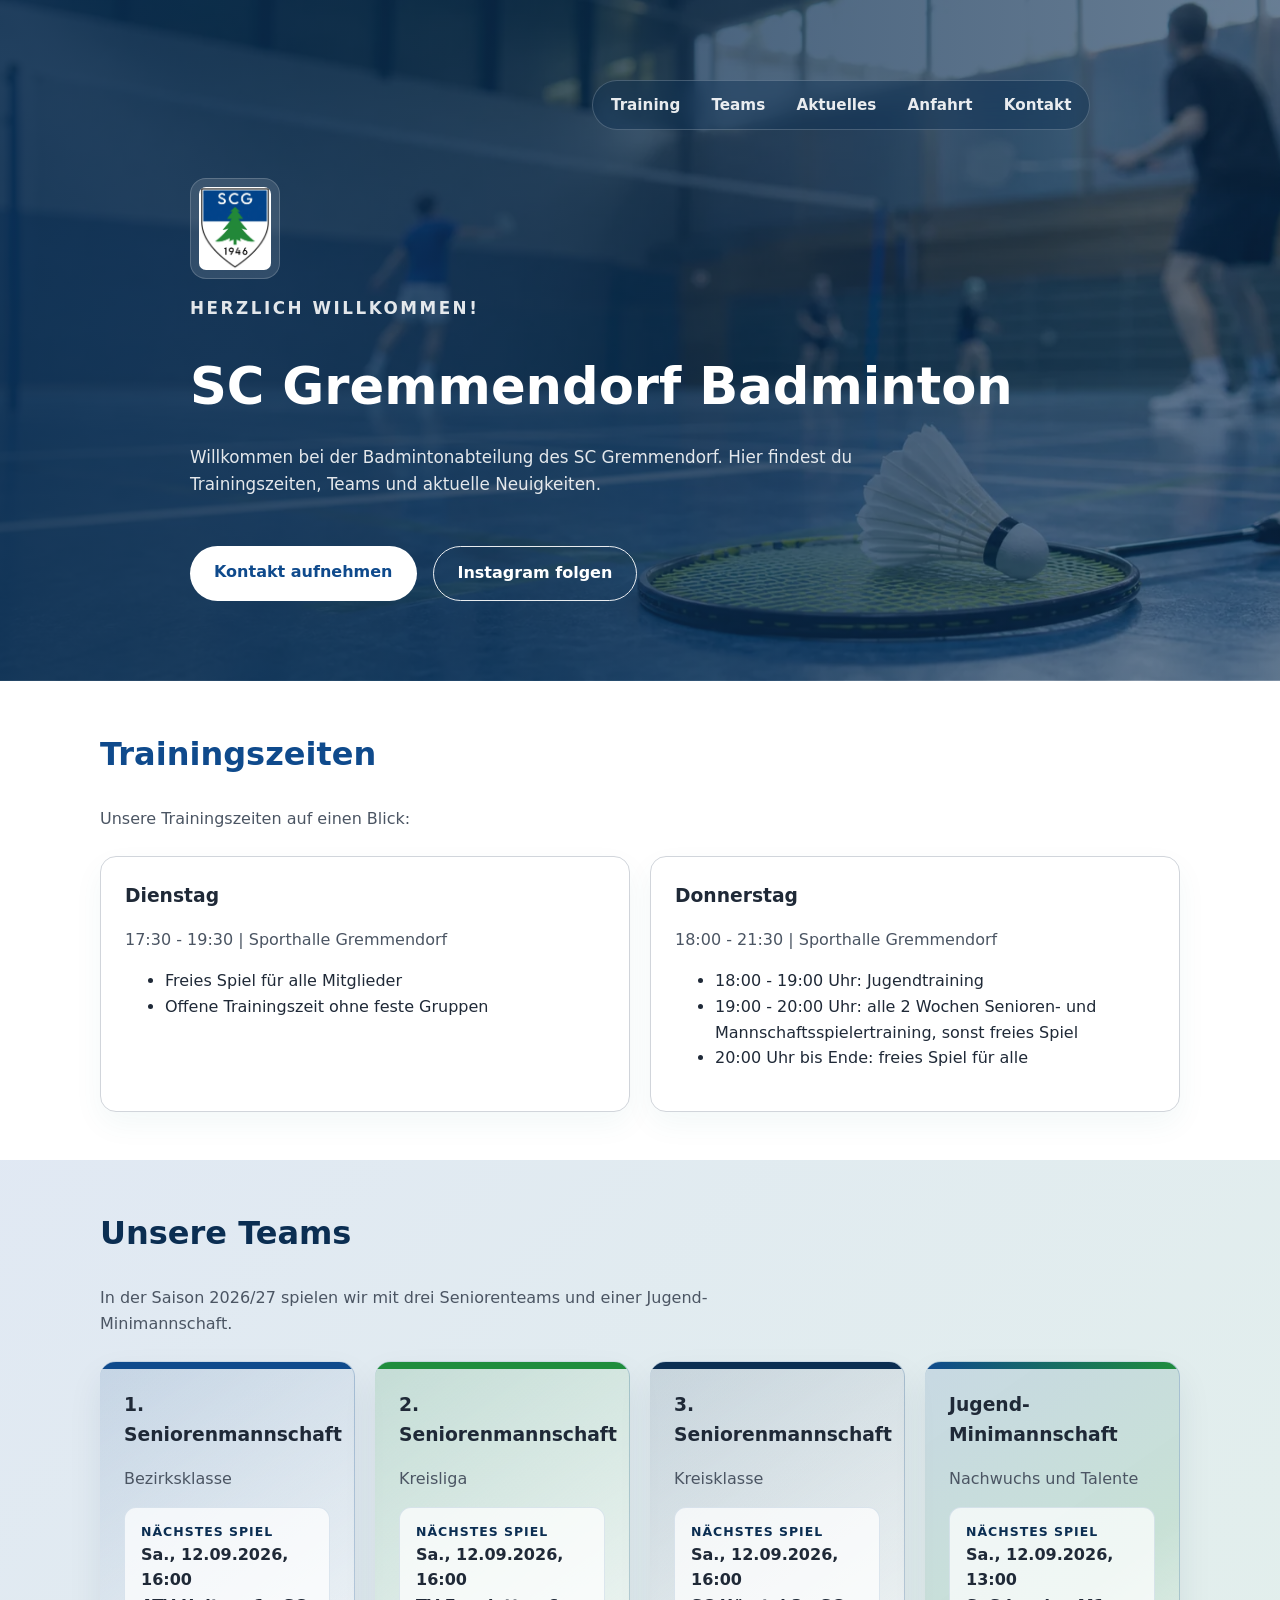
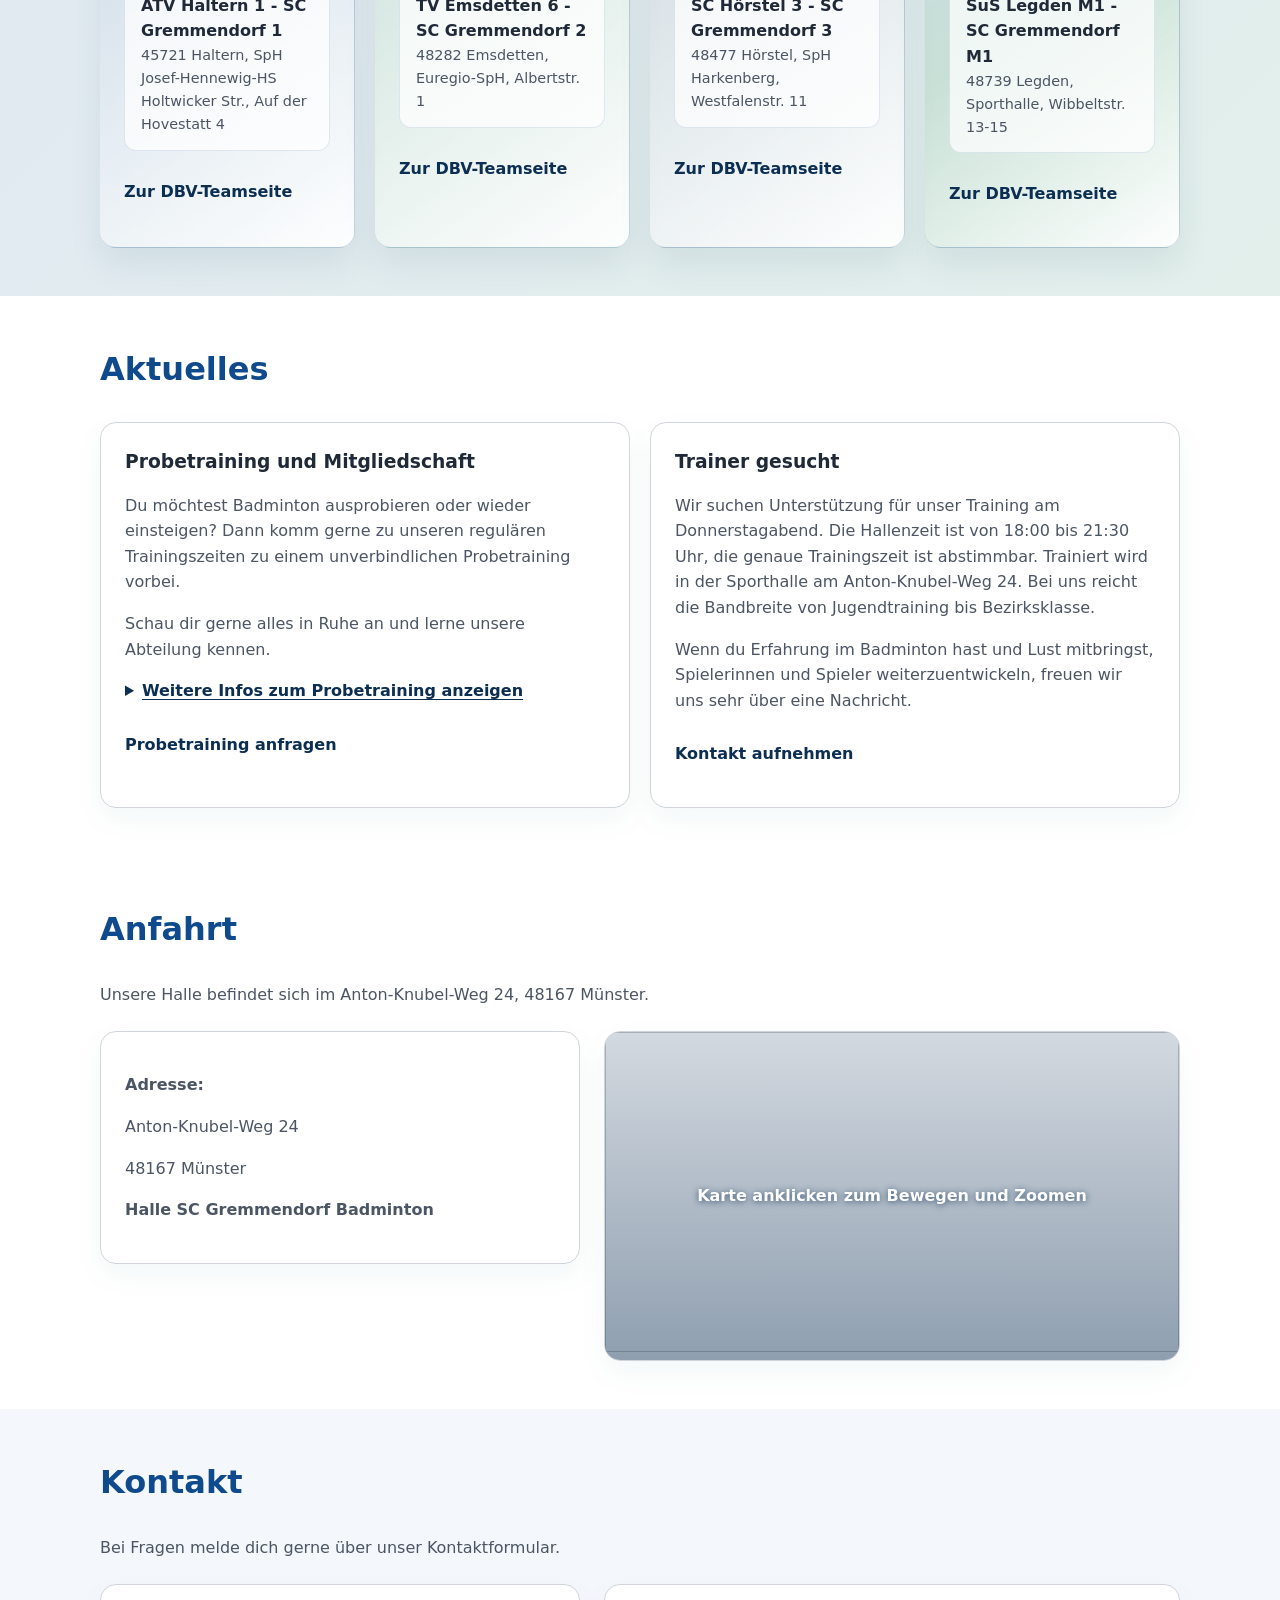
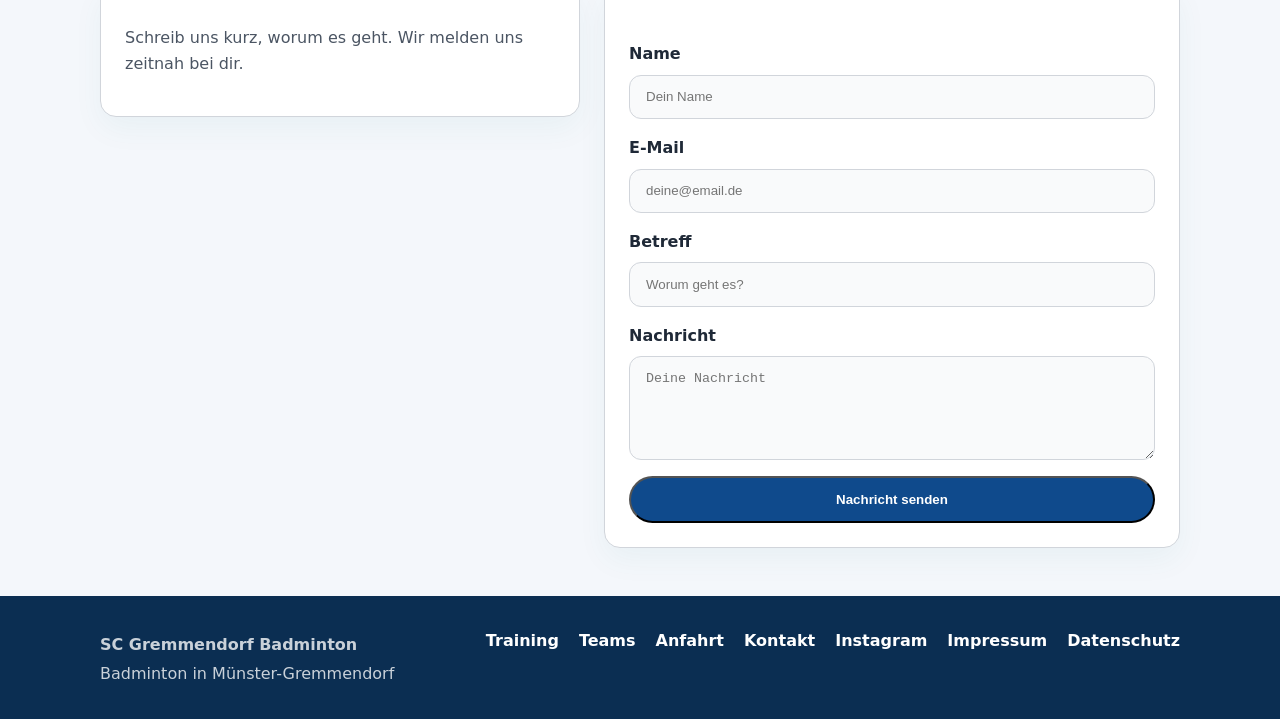
==== index.html @ 33d20c26 "Add mobile-friendly site icons" ====
<!DOCTYPE html>
<html lang="de">
<head>
  <meta charset="UTF-8" />
  <meta name="viewport" content="width=device-width, initial-scale=1.0" />
  <title>SC Gremmendorf Badminton</title>
  <meta name="description" content="Badminton beim SC Gremmendorf in Münster: Trainingszeiten, Teams, nächste Spieltermine, Anfahrt und Kontakt zur Badmintonabteilung." />
  <meta name="theme-color" content="#0f4a8c" />
  <meta property="og:title" content="SC Gremmendorf Badminton" />
  <meta property="og:description" content="Trainingszeiten, Teams, Spieltermine und Kontakt der Badmintonabteilung des SC Gremmendorf." />
  <meta property="og:type" content="website" />
  <meta property="og:image" content="images/hero-badminton.png" />
  <link rel="icon" href="favicon.ico" sizes="any" />
  <link rel="icon" type="image/png" sizes="32x32" href="favicon-32x32.png" />
  <link rel="apple-touch-icon" href="apple-touch-icon.png" />
  <link rel="manifest" href="site.webmanifest" />
  <link rel="stylesheet" href="styles.css" />
</head>
<body>
  <header id="top" class="hero">
    <div class="hero__inner">
      <div class="site-nav">
        <button class="site-nav__toggle" type="button" aria-controls="siteNavigation" aria-expanded="false" aria-label="Navigation öffnen">
          <span></span>
          <span></span>
          <span></span>
        </button>
        <nav id="siteNavigation" class="site-nav__menu" aria-label="Hauptnavigation">
          <a href="#training">Training</a>
          <a href="#teams">Teams</a>
          <a href="#news">Aktuelles</a>
          <a href="#anfahrt">Anfahrt</a>
          <a href="#kontakt">Kontakt</a>
        </nav>
      </div>
      <div class="hero__brand">
        <img src="images/logo.png" alt="SC Gremmendorf Logo" class="hero__logo" />
        <div>
          <p class="hero__eyebrow">Herzlich willkommen!</p>
          <h1>SC Gremmendorf Badminton</h1>
          <p>Willkommen bei der Badmintonabteilung des SC Gremmendorf. Hier findest du Trainingszeiten, Teams und aktuelle Neuigkeiten.</p>
        </div>
      </div>
      <div class="hero__actions">
        <a href="#kontakt" class="button">Kontakt aufnehmen</a>
        <a href="https://instagram.com/scgremmendorfbadminton" target="_blank" rel="noopener noreferrer" class="button button--secondary">Instagram folgen</a>
      </div>
    </div>
  </header>

  <main>
    <section id="training" class="section section--light">
      <div class="container">
        <h2>Trainingszeiten</h2>
        <p>Unsere Trainingszeiten auf einen Blick:</p>
        <div class="cards">
          <article class="card">
            <h3>Dienstag</h3>
            <p>17:30 - 19:30 | Sporthalle Gremmendorf</p>
            <ul>
              <li>Freies Spiel für alle Mitglieder</li>
              <li>Offene Trainingszeit ohne feste Gruppen</li>
            </ul>
          </article>
          <article class="card">
            <h3>Donnerstag</h3>
            <p>18:00 - 21:30 | Sporthalle Gremmendorf</p>
            <ul>
              <li>18:00 - 19:00 Uhr: Jugendtraining</li>
              <li>19:00 - 20:00 Uhr: alle 2 Wochen Senioren- und Mannschaftsspielertraining, sonst freies Spiel</li>
              <li>20:00 Uhr bis Ende: freies Spiel für alle</li>
            </ul>
          </article>
        </div>
      </div>
    </section>

    <section id="teams" class="section section--teams">
      <div class="container">
        <h2>Unsere Teams</h2>
        <p>In der Saison 2026/27 spielen wir mit drei Seniorenteams und einer Jugend-Minimannschaft.</p>
        <div class="team-list">
          <article class="team-card team-card--bezirksklasse" data-team-id="710">
            <h3>1. Seniorenmannschaft</h3>
            <p>Bezirksklasse</p>
            <div class="team-fixture" data-fixture-status="loading">
              <p class="team-fixture__label">Nächstes Spiel</p>
              <p class="team-fixture__text">Wird geladen...</p>
            </div>
            <p><a class="team-card__link" href="https://dbv.turnier.de/sport/team.aspx?id=D6F7A756-39F3-4CB4-8F27-0E30E0421F4A&team=710" target="_blank" rel="noopener">Zur DBV-Teamseite</a></p>
          </article>
          <article class="team-card team-card--kreisliga" data-team-id="758">
            <h3>2. Seniorenmannschaft</h3>
            <p>Kreisliga</p>
            <div class="team-fixture" data-fixture-status="loading">
              <p class="team-fixture__label">Nächstes Spiel</p>
              <p class="team-fixture__text">Wird geladen...</p>
            </div>
            <p><a class="team-card__link" href="https://dbv.turnier.de/sport/team.aspx?id=D6F7A756-39F3-4CB4-8F27-0E30E0421F4A&team=758" target="_blank" rel="noopener">Zur DBV-Teamseite</a></p>
          </article>
          <article class="team-card team-card--kreisklasse" data-team-id="811">
            <h3>3. Seniorenmannschaft</h3>
            <p>Kreisklasse</p>
            <div class="team-fixture" data-fixture-status="loading">
              <p class="team-fixture__label">Nächstes Spiel</p>
              <p class="team-fixture__text">Wird geladen...</p>
            </div>
            <p><a class="team-card__link" href="https://dbv.turnier.de/sport/team.aspx?id=D6F7A756-39F3-4CB4-8F27-0E30E0421F4A&team=811" target="_blank" rel="noopener">Zur DBV-Teamseite</a></p>
          </article>
          <article class="team-card team-card--jugend" data-team-id="861">
            <h3>Jugend-Minimannschaft</h3>
            <p>Nachwuchs und Talente</p>
            <div class="team-fixture" data-fixture-status="loading">
              <p class="team-fixture__label">Nächstes Spiel</p>
              <p class="team-fixture__text">Wird geladen...</p>
            </div>
            <p><a class="team-card__link" href="https://dbv.turnier.de/sport/team.aspx?id=D6F7A756-39F3-4CB4-8F27-0E30E0421F4A&team=861" target="_blank" rel="noopener">Zur DBV-Teamseite</a></p>
          </article>
        </div>
      </div>
    </section>

    <section id="news" class="section section--light">
      <div class="container">
        <h2>Aktuelles</h2>
        <div class="news-grid">
          <article class="news-item">
            <h3>Probetraining und Mitgliedschaft</h3>
            <p>Du möchtest Badminton ausprobieren oder wieder einsteigen? Dann komm gerne zu unseren regulären Trainingszeiten zu einem unverbindlichen Probetraining vorbei.</p>
            <p>Schau dir gerne alles in Ruhe an und lerne unsere Abteilung kennen.</p>
            <details class="news-details">
              <summary>Weitere Infos zum Probetraining anzeigen</summary>
              <p>Anfänger, Wiedereinsteiger und erfahrene Spieler sind bei uns herzlich willkommen. Bitte bring Hallenschuhe, Sportkleidung und einen eigenen Badmintonschläger mit, da wir keine Schläger verleihen können.</p>
              <p>Wenn du dich vorher kurz meldest, können wir besser mit dir planen. Spontan vorbeikommen ist aber natürlich ebenfalls möglich.</p>
            </details>
            <p><a class="team-card__link" href="#kontakt">Probetraining anfragen</a></p>
          </article>
          <article class="news-item">
            <h3>Trainer gesucht</h3>
            <p>Wir suchen Unterstützung für unser Training am Donnerstagabend. Die Hallenzeit ist von 18:00 bis 21:30 Uhr, die genaue Trainingszeit ist abstimmbar. Trainiert wird in der Sporthalle am Anton-Knubel-Weg 24. Bei uns reicht die Bandbreite von Jugendtraining bis Bezirksklasse.</p>
            <p>Wenn du Erfahrung im Badminton hast und Lust mitbringst, Spielerinnen und Spieler weiterzuentwickeln, freuen wir uns sehr über eine Nachricht.</p>
            <p><a class="team-card__link" href="#kontakt">Kontakt aufnehmen</a></p>
          </article>
        </div>
      </div>
    </section>

    <section id="anfahrt" class="section section--light">
      <div class="container">
        <h2>Anfahrt</h2>
        <p>Unsere Halle befindet sich im Anton-Knubel-Weg 24, 48167 Münster.</p>
        <div class="anfahrt-grid">
          <div class="anfahrt-info card">
            <p><strong>Adresse:</strong></p>
            <p>Anton-Knubel-Weg 24</p>
            <p>48167 Münster</p>
            <p><strong>Halle SC Gremmendorf Badminton</strong></p>
          </div>
          <div class="map-frame">
            <iframe title="SC Gremmendorf Badminton Anfahrt" src="https://www.openstreetmap.org/export/embed.html?bbox=7.6687578%2C51.9303062%2C7.6695254%2C51.9308402&amp;layer=mapnik&amp;marker=51.930576%2C7.6691753" style="border:1px solid #ccc;" loading="lazy"></iframe>
            <button class="map-frame__overlay" type="button" aria-label="Karte aktivieren">
              <span>Karte anklicken zum Bewegen und Zoomen</span>
            </button>
          </div>
        </div>
      </div>
    </section>

    <section id="kontakt" class="section">
      <div class="container">
        <h2>Kontakt</h2>
        <p>Bei Fragen melde dich gerne über unser Kontaktformular.</p>
        <div class="contact-grid">
          <div class="contact-box">
            <p>Schreib uns kurz, worum es geht. Wir melden uns zeitnah bei dir.</p>
          </div>
          <form id="contactForm" class="contact-form" action="contact.php" method="POST">
            <div id="formStatus" class="form-status" aria-live="polite"></div>
            <input id="formStartedAt" name="form_started_at" type="hidden" value="" />
            <div class="form-group form-group--hidden" aria-hidden="true">
              <label for="website">Website</label>
              <input id="website" name="website" type="text" class="form-control" tabindex="-1" autocomplete="off" />
            </div>
            <div class="form-group">
              <label for="name">Name</label>
              <input id="name" name="name" type="text" class="form-control" placeholder="Dein Name" required />
            </div>
            <div class="form-group">
              <label for="email">E-Mail</label>
              <input id="email" name="email" type="email" class="form-control" placeholder="deine@email.de" required />
            </div>
            <div class="form-group">
              <label for="subject">Betreff</label>
              <input id="subject" name="subject" type="text" class="form-control" placeholder="Worum geht es?" required />
            </div>
            <div class="form-group">
              <label for="message">Nachricht</label>
              <textarea id="message" name="message" class="form-control" rows="5" placeholder="Deine Nachricht" required></textarea>
            </div>
            <button type="submit" class="button button--primary">Nachricht senden</button>
          </form>
        </div>
      </div>
    </section>

  </main>

  <footer class="footer">
    <div class="container footer__inner">
      <div>
        <p class="footer__brand">SC Gremmendorf Badminton</p>
        <p>Badminton in Münster-Gremmendorf</p>
      </div>
      <nav class="footer__nav" aria-label="Footer Navigation">
        <a href="#training">Training</a>
        <a href="#teams">Teams</a>
        <a href="#anfahrt">Anfahrt</a>
        <a href="#kontakt">Kontakt</a>
        <a href="https://instagram.com/scgremmendorfbadminton" target="_blank" rel="noopener noreferrer">Instagram</a>
        <a href="impressum.html">Impressum</a>
        <a href="datenschutz.html">Datenschutz</a>
      </nav>
    </div>
  </footer>

  <script src="script.js"></script>
</body>
</html>
---- styles.css ----
:root {
  --bg: #f4f7fb;
  --surface: #ffffff;
  --text: #1f2937;
  --muted: #4b5563;
  --accent: #0f4a8c;
  --accent-strong: #0f4a8c;
  --border: #d1d5db;
  --club-blue: #0f4a8c;
  --club-green: #1f8d3d;
  --club-dark: #0b2e52;
  --club-sand: #fff8ed;
}

* {
  box-sizing: border-box;
}

body {
  margin: 0;
  font-family: Inter, system-ui, sans-serif;
  background: var(--bg);
  color: var(--text);
  line-height: 1.6;
}

a {
  color: inherit;
  text-decoration: none;
}

.hero {
  position: relative;
  overflow: hidden;
  background:
    linear-gradient(90deg, rgba(11, 46, 82, 0.88), rgba(11, 46, 82, 0.62)),
    url("images/hero-badminton.png") center / cover;
  color: white;
  padding: 5rem 1rem;
}

@supports (background-image: image-set(url("images/hero-badminton.webp") type("image/webp"))) {
  .hero {
    background-image:
      linear-gradient(90deg, rgba(11, 46, 82, 0.88), rgba(11, 46, 82, 0.62)),
      image-set(
        url("images/hero-badminton.webp") type("image/webp"),
        url("images/hero-badminton.png") type("image/png")
      );
    background-position: center;
    background-size: cover;
  }
}

.hero__inner {
  max-width: 900px;
  margin: 0 auto;
}

.site-nav {
  position: relative;
  display: flex;
  align-items: center;
  justify-content: flex-end;
  gap: 1rem;
  margin-bottom: 3rem;
}

.site-nav__menu {
  display: flex;
  align-items: center;
  gap: 0.25rem;
  padding: 0.25rem;
  border: 1px solid rgba(255, 255, 255, 0.20);
  border-radius: 999px;
  background: rgba(11, 46, 82, 0.42);
  backdrop-filter: blur(12px);
}

.site-nav__menu a {
  display: inline-flex;
  align-items: center;
  min-height: 2.5rem;
  padding: 0.45rem 0.85rem;
  border-radius: 999px;
  color: rgba(255, 255, 255, 0.90);
  font-size: 0.95rem;
  font-weight: 700;
}

.site-nav__menu a:hover,
.site-nav__menu a:focus-visible {
  background: rgba(255, 255, 255, 0.14);
  color: white;
}

.site-nav__toggle {
  display: none;
  width: 2.75rem;
  height: 2.75rem;
  border: 1px solid rgba(255, 255, 255, 0.45);
  border-radius: 999px;
  background: rgba(11, 46, 82, 0.42);
  color: white;
  cursor: pointer;
}

.site-nav__toggle span {
  display: block;
  width: 1.1rem;
  height: 2px;
  margin: 0.25rem auto;
  border-radius: 999px;
  background: currentColor;
}

.hero__brand {
  display: flex;
  align-items: center;
  gap: 1rem;
  justify-content: flex-start;
  flex-wrap: wrap;
}

.hero__logo {
  width: 90px;
  height: auto;
  border-radius: 1rem;
  background: rgba(255,255,255,0.12);
  padding: 0.5rem;
  border: 1px solid rgba(255,255,255,0.18);
}

.hero__eyebrow {
  margin: 0 0 0.75rem;
  font-weight: 700;
  text-transform: uppercase;
  letter-spacing: 0.15em;
  color: rgba(255,255,255,0.85);
}

.hero h1 {
  margin: 0 0 1rem;
  font-size: clamp(2.5rem, 4vw, 4rem);
}

.hero p {
  max-width: 720px;
  margin: 0 0 1.5rem;
  font-size: 1.05rem;
  color: rgba(255, 255, 255, 0.88);
}

.hero__actions {
  display: flex;
  justify-content: flex-start;
  gap: 1rem;
  flex-wrap: wrap;
  margin-top: 1.5rem;
}

.button {
  display: inline-block;
  background: white;
  color: var(--accent-strong);
  padding: 0.85rem 1.5rem;
  border-radius: 999px;
  font-weight: 700;
  transition: transform 0.2s ease, box-shadow 0.2s ease;
}

.button:hover {
  transform: translateY(-2px);
  box-shadow: 0 12px 30px rgba(15, 118, 110, 0.2);
}

.button:focus-visible,
.team-card__link:focus-visible {
  outline: 3px solid rgba(15, 74, 140, 0.35);
  outline-offset: 3px;
}

.button--secondary {
  background: transparent;
  color: white;
  border: 1px solid rgba(255, 255, 255, 0.9);
}

.button--secondary:hover {
  transform: none;
  box-shadow: none;
  background: rgba(255, 255, 255, 0.12);
}

.button--secondary:focus-visible {
  outline-color: rgba(255, 255, 255, 0.75);
}

.section {
  padding: 3rem 1rem;
}

.section--light {
  background: #ffffff;
}

.section--teams {
  background:
    linear-gradient(135deg, rgba(15, 74, 140, 0.10), rgba(31, 141, 61, 0.10)),
    #f8fbff;
}

.section--teams h2 {
  color: var(--club-dark);
}

.section--teams > .container > p {
  max-width: 680px;
}

.container {
  max-width: 1080px;
  margin: 0 auto;
}

h2 {
  margin-top: 0;
  font-size: 2rem;
  color: var(--accent-strong);
}

p {
  color: var(--muted);
}

.cards,
.news-grid,
.team-list {
  display: grid;
  gap: 1.25rem;
  margin-top: 1.5rem;
}

.card,
.team-card,
.news-item,
.contact-box {
  background: var(--surface);
  border: 1px solid var(--border);
  border-radius: 1rem;
  padding: 1.5rem;
  box-shadow: 0 12px 30px rgba(15, 118, 110, 0.05);
}

.card h3,
.team-card h3,
.news-item h3 {
  margin-top: 0;
  margin-bottom: 0.75rem;
  color: var(--text);
}

.news-details {
  margin-top: 1rem;
}

.news-details summary {
  cursor: pointer;
  color: var(--club-dark);
  font-weight: 700;
  text-decoration: underline;
  text-underline-offset: 0.2em;
}

.news-details summary:focus-visible {
  outline: 3px solid rgba(15, 74, 140, 0.35);
  outline-offset: 3px;
}

.news-details p:last-child {
  margin-bottom: 0;
}

.team-list {
  grid-template-columns: repeat(auto-fit, minmax(220px, 1fr));
}

.team-card {
  position: relative;
  overflow: hidden;
  border-color: rgba(15, 74, 140, 0.18);
  border-left-width: 0;
  padding-top: 1.75rem;
  box-shadow: 0 16px 34px rgba(11, 46, 82, 0.08);
}

.team-card::before {
  content: "";
  position: absolute;
  inset: 0 0 auto;
  height: 0.45rem;
  background: linear-gradient(90deg, var(--club-blue), var(--club-green));
  pointer-events: none;
}

.team-card h3 {
  position: relative;
  z-index: 1;
}

.team-card p {
  position: relative;
  z-index: 1;
}

.team-card__link {
  display: inline-block;
  margin-top: 0.75rem;
  color: var(--club-dark);
  font-weight: 600;
  text-decoration: none;
  transition: color 0.2s ease;
}

.team-card__link:hover,
.team-card__link:focus {
  color: var(--club-dark);
  text-decoration: underline;
}

.team-fixture {
  position: relative;
  z-index: 1;
  margin-top: 1rem;
  padding: 0.85rem 1rem;
  border: 1px solid rgba(15, 74, 140, 0.12);
  border-radius: 0.75rem;
  background: rgba(255, 255, 255, 0.72);
}

.team-fixture p {
  margin: 0;
}

.team-fixture__label {
  color: var(--club-dark);
  font-size: 0.78rem;
  font-weight: 800;
  letter-spacing: 0.08em;
  text-transform: uppercase;
}

.team-fixture__date {
  margin-top: 0.25rem;
  color: var(--text);
  font-weight: 800;
}

.team-fixture__text {
  margin-top: 0.25rem;
  color: var(--text);
  font-weight: 600;
}

.team-fixture__location {
  margin-top: 0.35rem;
  color: var(--muted);
  font-size: 0.9rem;
}

.team-fixture[data-fixture-status="loading"] .team-fixture__text,
.team-fixture[data-fixture-status="empty"] .team-fixture__text,
.team-fixture[data-fixture-status="error"] .team-fixture__text {
  color: var(--muted);
  font-weight: 500;
}

.team-card--bezirksklasse {
  background: linear-gradient(145deg, rgba(15, 74, 140, 0.13), rgba(255, 255, 255, 0.92));
}

.team-card--bezirksklasse::before {
  background: var(--club-blue);
}

.team-card--kreisliga {
  background: linear-gradient(145deg, rgba(31, 141, 61, 0.15), rgba(255, 255, 255, 0.92));
}

.team-card--kreisliga::before {
  background: var(--club-green);
}

.team-card--kreisklasse {
  background: linear-gradient(145deg, rgba(11, 46, 82, 0.12), rgba(255, 255, 255, 0.92));
}

.team-card--kreisklasse::before {
  background: var(--club-dark);
}

.team-card--jugend {
  background: linear-gradient(145deg, rgba(15, 74, 140, 0.12), rgba(31, 141, 61, 0.13), rgba(255, 255, 255, 0.92));
}

.team-card--jugend::before {
  background: linear-gradient(90deg, var(--club-blue), var(--club-green));
}

.cards,
.news-grid {
  grid-template-columns: repeat(auto-fit, minmax(250px, 1fr));
}

.anfahrt-grid,
.contact-grid {
  display: grid;
  gap: 1.5rem;
  grid-template-columns: minmax(250px, 1fr) minmax(320px, 1.2fr);
  align-items: start;
  margin-top: 1.5rem;
}

.map-frame {
  position: relative;
  min-height: 320px;
  border: 1px solid var(--border);
  border-radius: 1rem;
  overflow: hidden;
  box-shadow: 0 12px 30px rgba(15, 118, 110, 0.05);
}

.map-frame iframe {
  width: 100%;
  height: 100%;
  min-height: 320px;
  border: 0;
  pointer-events: none;
}

.map-frame.is-active iframe {
  pointer-events: auto;
}

.map-frame__overlay {
  position: absolute;
  inset: 0;
  display: grid;
  place-items: center;
  width: 100%;
  border: 0;
  background: rgba(11, 46, 82, 0.18);
  color: white;
  cursor: pointer;
  font: inherit;
  font-weight: 700;
  text-align: center;
  transition: background 0.2s ease, opacity 0.2s ease;
}

.map-frame__overlay::before {
  content: "";
  position: absolute;
  inset: 0;
  background: linear-gradient(180deg, transparent, rgba(11, 46, 82, 0.34));
}

.map-frame__overlay span {
  position: relative;
  z-index: 1;
  text-shadow: 0 1px 6px rgba(11, 46, 82, 0.75);
}

.map-frame__overlay:hover,
.map-frame__overlay:focus-visible {
  background: rgba(11, 46, 82, 0.28);
}

.map-frame__overlay:focus-visible {
  outline: 3px solid rgba(15, 74, 140, 0.45);
  outline-offset: -6px;
}

.map-frame.is-active .map-frame__overlay {
  opacity: 0;
  pointer-events: none;
}

.contact-box {
  background: var(--surface);
  border: 1px solid var(--border);
  border-radius: 1rem;
  padding: 1.5rem;
  box-shadow: 0 12px 30px rgba(15, 118, 110, 0.05);
}

.contact-note {
  margin-top: 1rem;
  color: var(--muted);
  font-size: 0.95rem;
}

.form-status {
  padding: 1rem 1rem 0;
  color: var(--text);
  font-weight: 600;
}

.form-status.success {
  color: #0f766e;
}

.form-status.error {
  color: #b91c1c;
}

.contact-form {
  display: grid;
  gap: 1rem;
  background: var(--surface);
  border: 1px solid var(--border);
  border-radius: 1rem;
  padding: 1.5rem;
  box-shadow: 0 12px 30px rgba(15, 118, 110, 0.05);
}

.form-group {
  display: grid;
  gap: 0.5rem;
}

.form-group--hidden {
  position: absolute;
  left: -9999px;
  width: 1px;
  height: 1px;
  overflow: hidden;
}

.form-group label {
  font-weight: 600;
  color: var(--text);
}

.form-control {
  width: 100%;
  padding: 0.85rem 1rem;
  border: 1px solid var(--border);
  border-radius: 0.75rem;
  background: #f9fafb;
  color: var(--text);
}

.form-control:focus {
  outline: none;
  border-color: var(--accent);
  box-shadow: 0 0 0 4px rgba(15, 118, 110, 0.08);
}

.button--primary {
  background: var(--accent);
  color: white;
}

.subpage-header {
  padding: 3rem 1rem;
  background: linear-gradient(135deg, var(--club-blue), var(--club-dark));
  color: white;
}

.subpage-header h1 {
  margin: 0 0 0.75rem;
  font-size: clamp(2rem, 4vw, 3rem);
}

.subpage-header p {
  margin: 0;
  color: rgba(255, 255, 255, 0.86);
}

.subpage-header__top {
  display: flex;
  align-items: center;
  gap: 1rem;
  margin-bottom: 1.25rem;
}

.subpage-header__logo {
  width: 56px;
  height: auto;
  border-radius: 0.75rem;
  background: rgba(255, 255, 255, 0.12);
  padding: 0.35rem;
  border: 1px solid rgba(255, 255, 255, 0.18);
}

.subpage-header__back {
  display: inline-block;
  color: white;
  font-weight: 700;
  text-decoration: underline;
  text-underline-offset: 0.2em;
}

.legal-content {
  max-width: 760px;
}

.legal-content h2 {
  margin: 2rem 0 0.5rem;
  font-size: 1.35rem;
  color: var(--club-dark);
}

.legal-content h2:first-of-type {
  margin-top: 0;
}

.legal-content a {
  color: var(--club-blue);
  font-weight: 700;
  text-decoration: underline;
  text-underline-offset: 0.2em;
}

.legal-note {
  padding: 0.85rem 1rem;
  border-left: 0.35rem solid var(--club-green);
  background: rgba(31, 141, 61, 0.10);
  color: var(--text);
}

.footer {
  padding: 2rem 1rem;
  background: var(--club-dark);
  color: white;
}

.footer__inner {
  display: flex;
  justify-content: space-between;
  gap: 1.5rem;
  align-items: flex-start;
  flex-wrap: wrap;
}

.footer p {
  margin: 0.25rem 0 0;
  color: rgba(255, 255, 255, 0.78);
}

.footer__brand {
  margin-top: 0;
  color: white;
  font-weight: 800;
}

.footer__nav {
  display: flex;
  gap: 0.75rem 1.25rem;
  justify-content: flex-end;
  flex-wrap: wrap;
}

.footer a {
  color: white;
  font-weight: 700;
  text-decoration: none;
  text-underline-offset: 0.2em;
}

.footer a:hover,
.footer a:focus-visible {
  text-decoration: underline;
}

.not-found {
  min-height: 100vh;
  display: grid;
  place-items: center;
  padding: 2rem 1rem;
  background:
    linear-gradient(90deg, rgba(11, 46, 82, 0.90), rgba(11, 46, 82, 0.68)),
    url("images/hero-badminton.png") center / cover;
  color: white;
}

@supports (background-image: image-set(url("images/hero-badminton.webp") type("image/webp"))) {
  .not-found {
    background-image:
      linear-gradient(90deg, rgba(11, 46, 82, 0.90), rgba(11, 46, 82, 0.68)),
      image-set(
        url("images/hero-badminton.webp") type("image/webp"),
        url("images/hero-badminton.png") type("image/png")
      );
  }
}

.not-found__panel {
  width: min(100%, 720px);
}

.not-found__logo {
  width: 90px;
  height: auto;
  margin-bottom: 1.25rem;
  border-radius: 1rem;
  background: rgba(255, 255, 255, 0.12);
  padding: 0.5rem;
  border: 1px solid rgba(255, 255, 255, 0.18);
}

.not-found h1 {
  max-width: 680px;
  margin: 0 0 1rem;
  font-size: clamp(2.25rem, 4vw, 4rem);
  line-height: 1.1;
}

.not-found p {
  max-width: 620px;
  color: rgba(255, 255, 255, 0.88);
  font-size: 1.05rem;
}

.not-found__actions {
  display: flex;
  gap: 1rem;
  flex-wrap: wrap;
  margin-top: 1.75rem;
}

@media (max-width: 640px) {
  .hero {
    padding: 3rem 1rem;
  }

  .site-nav {
    align-items: flex-start;
    margin-bottom: 2.5rem;
  }

  .site-nav__toggle {
    display: block;
    flex: 0 0 auto;
  }

  .site-nav__menu {
    position: absolute;
    top: calc(100% + 0.75rem);
    right: 0;
    left: 0;
    z-index: 5;
    display: none;
    padding: 0.5rem;
    border-radius: 0.75rem;
    background: rgba(11, 46, 82, 0.94);
  }

  .site-nav.is-open .site-nav__menu {
    display: grid;
    gap: 0.25rem;
  }

  .site-nav__menu a {
    justify-content: flex-start;
    width: 100%;
    border-radius: 0.5rem;
  }

  .hero p {
    font-size: 1rem;
  }

  .anfahrt-grid,
  .contact-grid {
    grid-template-columns: 1fr;
  }

  .map-frame,
  .map-frame iframe {
    min-height: 260px;
  }

  .footer__nav {
    justify-content: flex-start;
  }
}
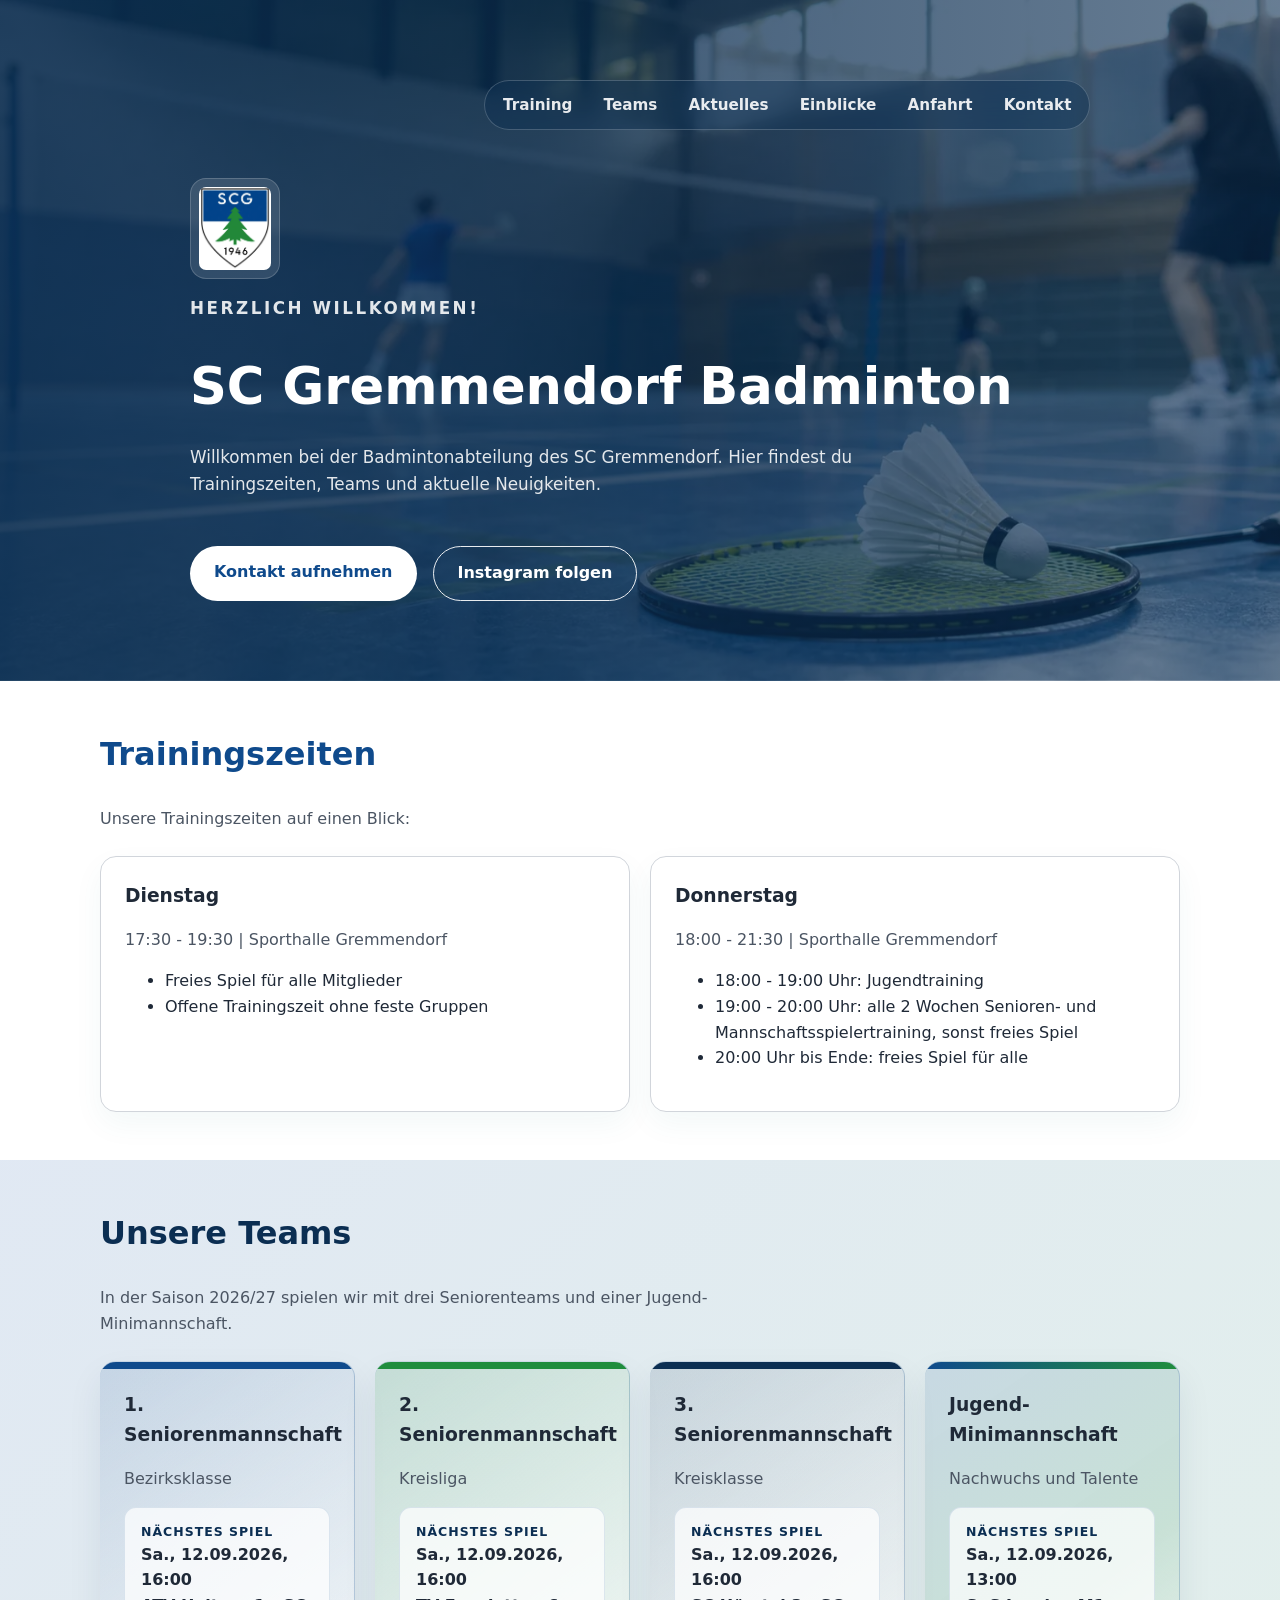
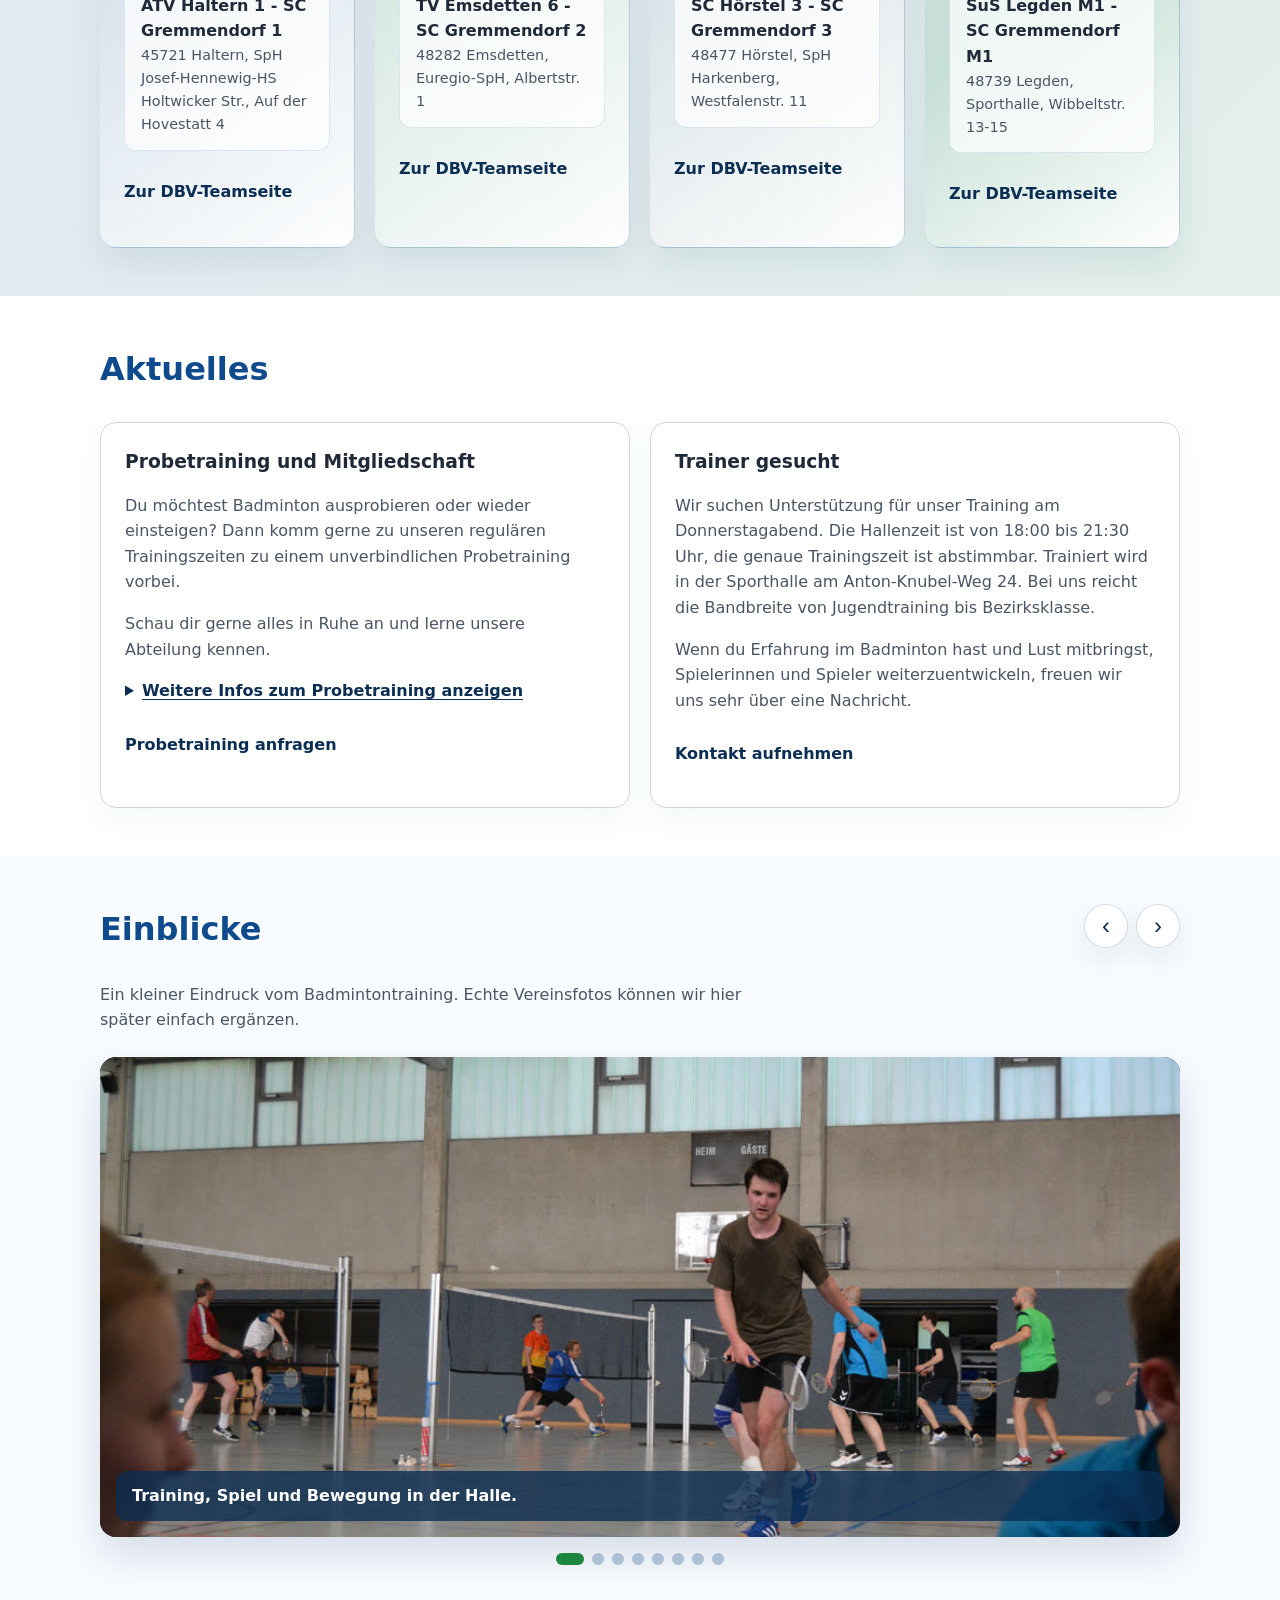
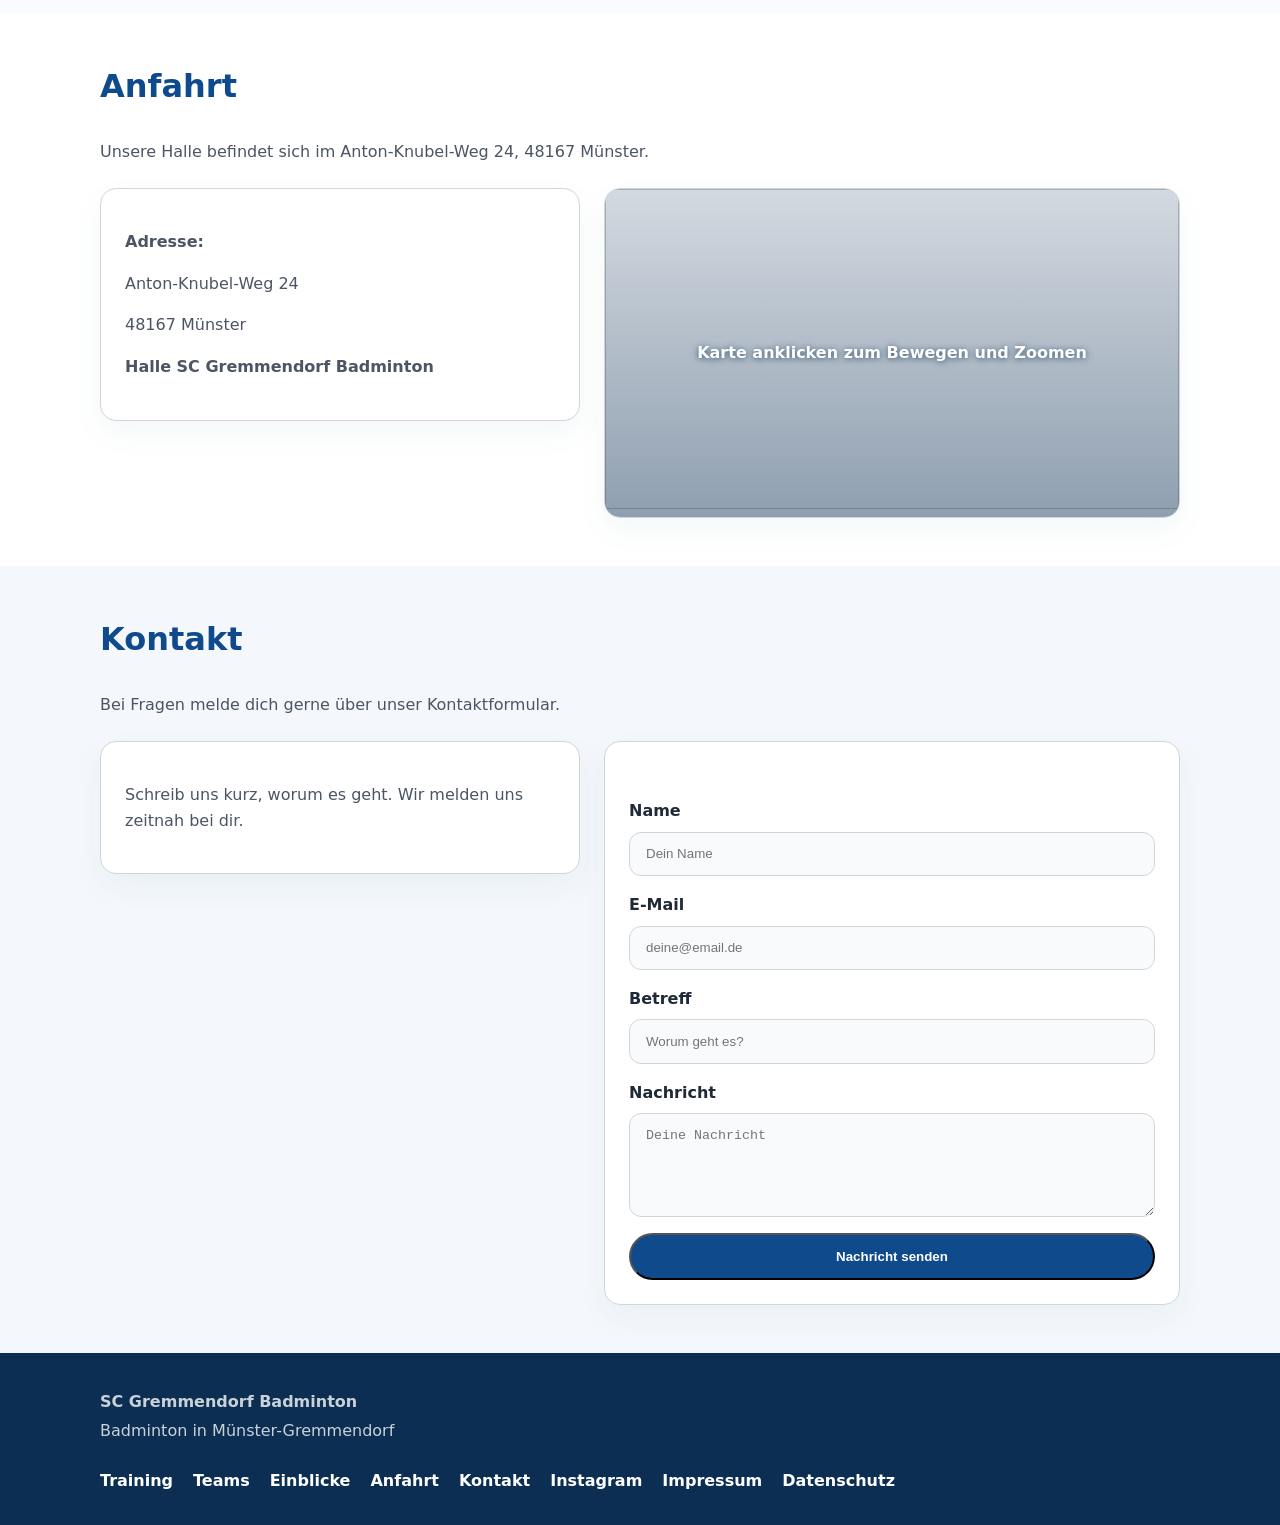
==== commit a9dff36a: "Add JSON-driven homepage gallery slider" ====
--- a/index.html
+++ b/index.html
@@ -29,6 +29,7 @@
           <a href="#training">Training</a>
           <a href="#teams">Teams</a>
           <a href="#news">Aktuelles</a>
+          <a href="#galerie">Einblicke</a>
           <a href="#anfahrt">Anfahrt</a>
           <a href="#kontakt">Kontakt</a>
         </nav>
@@ -145,6 +146,23 @@
       </div>
     </section>
 
+    <section id="galerie" class="section section--gallery">
+      <div class="container">
+        <div class="section-heading">
+          <div>
+            <h2>Einblicke</h2>
+            <p>Ein kleiner Eindruck vom Badmintontraining. Echte Vereinsfotos können wir hier später einfach ergänzen.</p>
+          </div>
+          <div class="gallery-controls" aria-label="Galerie steuern">
+            <button class="gallery-button" type="button" data-gallery-prev aria-label="Vorheriges Bild">&lsaquo;</button>
+            <button class="gallery-button" type="button" data-gallery-next aria-label="Nächstes Bild">&rsaquo;</button>
+          </div>
+        </div>
+        <div class="gallery-slider" data-gallery-slider tabindex="0" aria-label="Bildergalerie mit Pfeiltasten steuerbar"></div>
+        <div class="gallery-dots" data-gallery-dots aria-label="Galeriebilder auswählen"></div>
+      </div>
+    </section>
+
     <section id="anfahrt" class="section section--light">
       <div class="container">
         <h2>Anfahrt</h2>
@@ -177,6 +195,7 @@
           <form id="contactForm" class="contact-form" action="contact.php" method="POST">
             <div id="formStatus" class="form-status" aria-live="polite"></div>
             <input id="formStartedAt" name="form_started_at" type="hidden" value="" />
+            <input id="formToken" name="form_token" type="hidden" value="" />
             <div class="form-group form-group--hidden" aria-hidden="true">
               <label for="website">Website</label>
               <input id="website" name="website" type="text" class="form-control" tabindex="-1" autocomplete="off" />
@@ -214,6 +233,7 @@
       <nav class="footer__nav" aria-label="Footer Navigation">
         <a href="#training">Training</a>
         <a href="#teams">Teams</a>
+        <a href="#galerie">Einblicke</a>
         <a href="#anfahrt">Anfahrt</a>
         <a href="#kontakt">Kontakt</a>
         <a href="https://instagram.com/scgremmendorfbadminton" target="_blank" rel="noopener noreferrer">Instagram</a>
@@ -223,6 +243,6 @@
     </div>
   </footer>
 
-  <script src="script.js"></script>
+  <script src="script.js?v=20260607-gallery-json"></script>
 </body>
 </html>
--- a/styles.css
+++ b/styles.css
@@ -204,6 +204,10 @@
   background: #ffffff;
 }
 
+.section--gallery {
+  background: #f8fbff;
+}
+
 .section--teams {
   background:
     linear-gradient(135deg, rgba(15, 74, 140, 0.10), rgba(31, 141, 61, 0.10)),
@@ -221,6 +225,18 @@
 .container {
   max-width: 1080px;
   margin: 0 auto;
+}
+
+.section-heading {
+  display: flex;
+  justify-content: space-between;
+  gap: 1.5rem;
+  align-items: flex-start;
+}
+
+.section-heading p {
+  max-width: 680px;
+  margin-bottom: 0;
 }
 
 h2 {
@@ -279,6 +295,107 @@
 
 .news-details p:last-child {
   margin-bottom: 0;
+}
+
+.gallery-controls {
+  display: flex;
+  gap: 0.5rem;
+  flex: 0 0 auto;
+}
+
+.gallery-button {
+  width: 2.75rem;
+  height: 2.75rem;
+  border: 1px solid rgba(15, 74, 140, 0.18);
+  border-radius: 999px;
+  background: var(--surface);
+  color: var(--club-dark);
+  font-size: 1.5rem;
+  line-height: 1;
+  cursor: pointer;
+  box-shadow: 0 12px 30px rgba(11, 46, 82, 0.08);
+}
+
+.gallery-button:hover,
+.gallery-button:focus-visible {
+  background: var(--club-dark);
+  color: white;
+}
+
+.gallery-slider {
+  position: relative;
+  min-height: clamp(260px, 45vw, 480px);
+  margin-top: 1.5rem;
+  overflow: hidden;
+  border-radius: 1rem;
+  background: var(--club-dark);
+  box-shadow: 0 18px 42px rgba(11, 46, 82, 0.14);
+}
+
+.gallery-slide {
+  position: absolute;
+  inset: 0;
+  margin: 0;
+  opacity: 0;
+  visibility: hidden;
+  transition: opacity 0.35s ease, visibility 0.35s ease;
+}
+
+.gallery-slide.is-active {
+  opacity: 1;
+  visibility: visible;
+}
+
+.gallery-slide img {
+  width: 100%;
+  height: 100%;
+  display: block;
+  object-fit: cover;
+}
+
+.gallery-slide figcaption {
+  position: absolute;
+  right: 1rem;
+  bottom: 1rem;
+  left: 1rem;
+  padding: 0.75rem 1rem;
+  border-radius: 0.75rem;
+  background: rgba(11, 46, 82, 0.78);
+  color: white;
+  font-weight: 700;
+}
+
+.gallery-message {
+  display: grid;
+  min-height: inherit;
+  margin: 0;
+  place-items: center;
+  padding: 2rem;
+  color: white;
+  font-weight: 700;
+  text-align: center;
+}
+
+.gallery-dots {
+  display: flex;
+  justify-content: center;
+  gap: 0.5rem;
+  margin-top: 1rem;
+}
+
+.gallery-dots button {
+  width: 0.75rem;
+  height: 0.75rem;
+  padding: 0;
+  border: 0;
+  border-radius: 999px;
+  background: rgba(15, 74, 140, 0.28);
+  cursor: pointer;
+}
+
+.gallery-dots button.is-active {
+  width: 1.75rem;
+  background: var(--club-green);
 }
 
 .team-list {
@@ -772,6 +889,21 @@
     font-size: 1rem;
   }
 
+  .section-heading {
+    display: grid;
+  }
+
+  .gallery-controls {
+    justify-content: flex-start;
+  }
+
+  .gallery-slide figcaption {
+    right: 0.75rem;
+    bottom: 0.75rem;
+    left: 0.75rem;
+    font-size: 0.95rem;
+  }
+
   .anfahrt-grid,
   .contact-grid {
     grid-template-columns: 1fr;
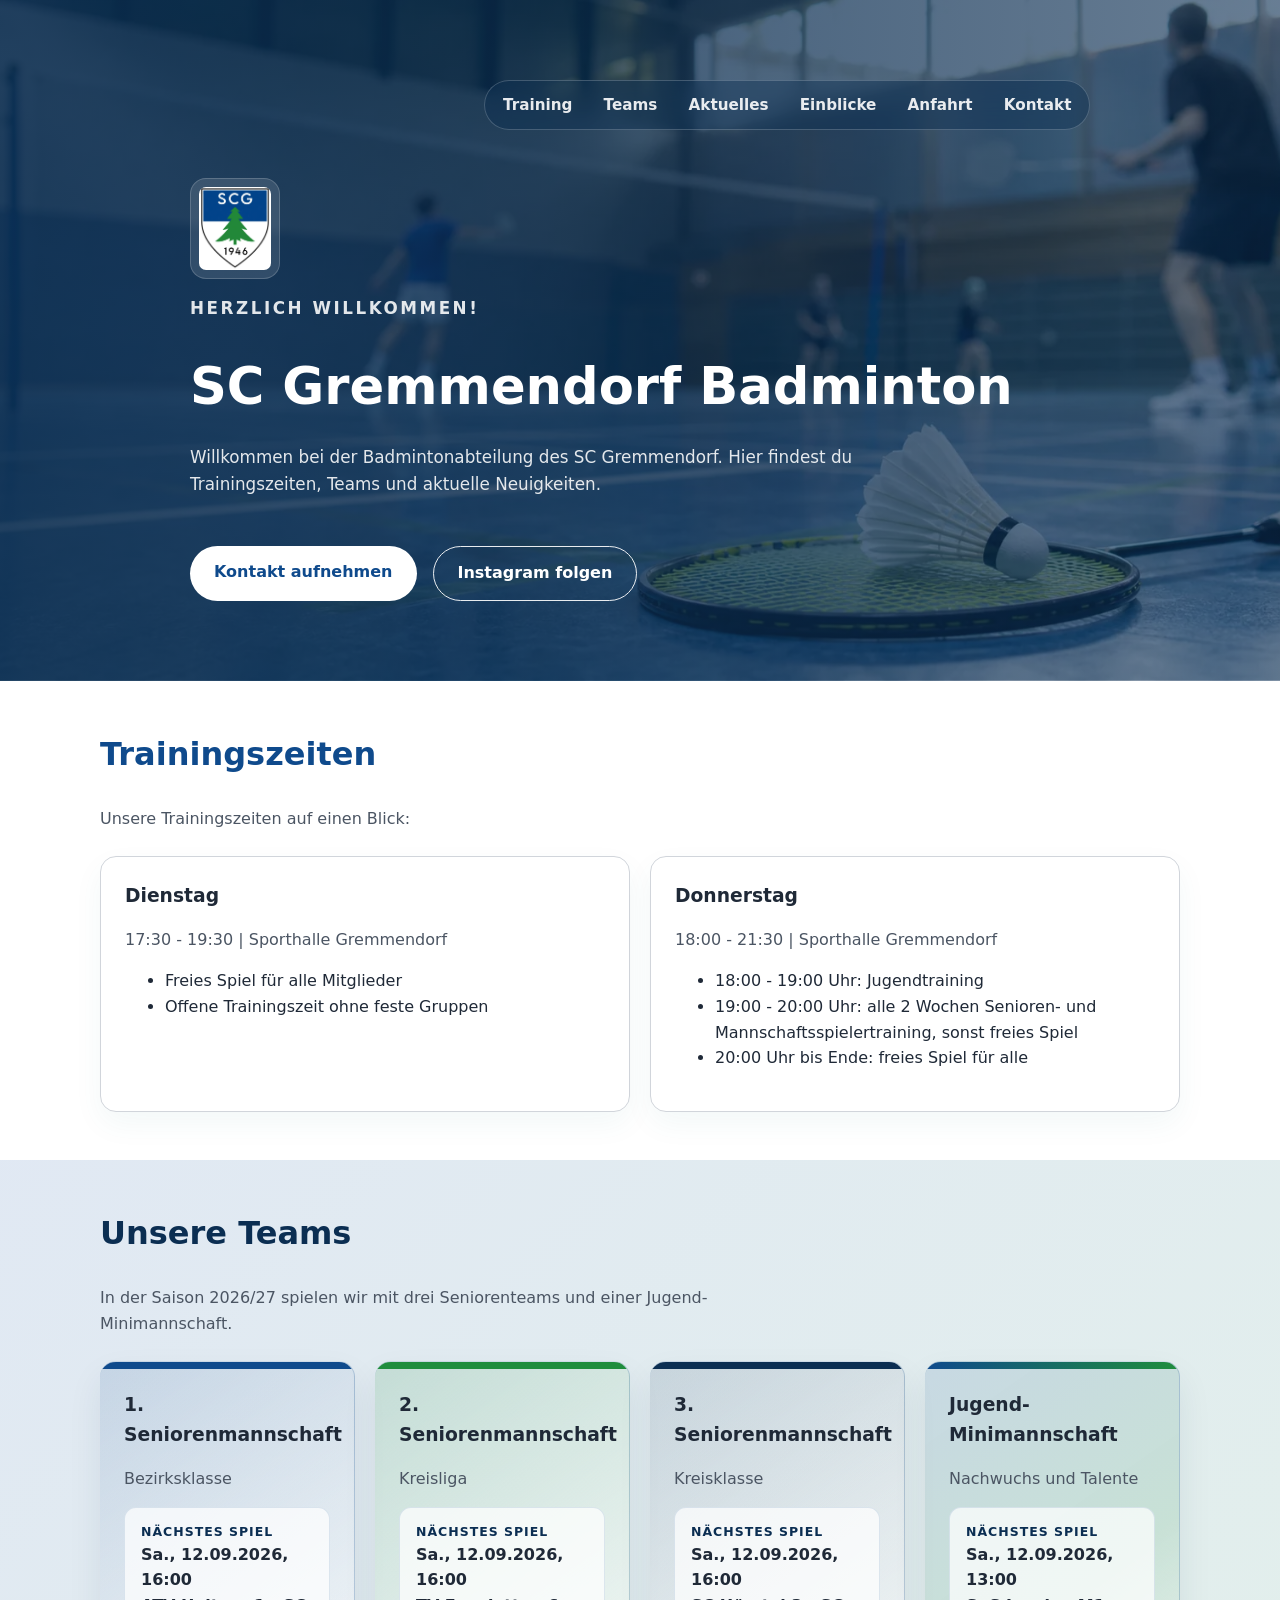
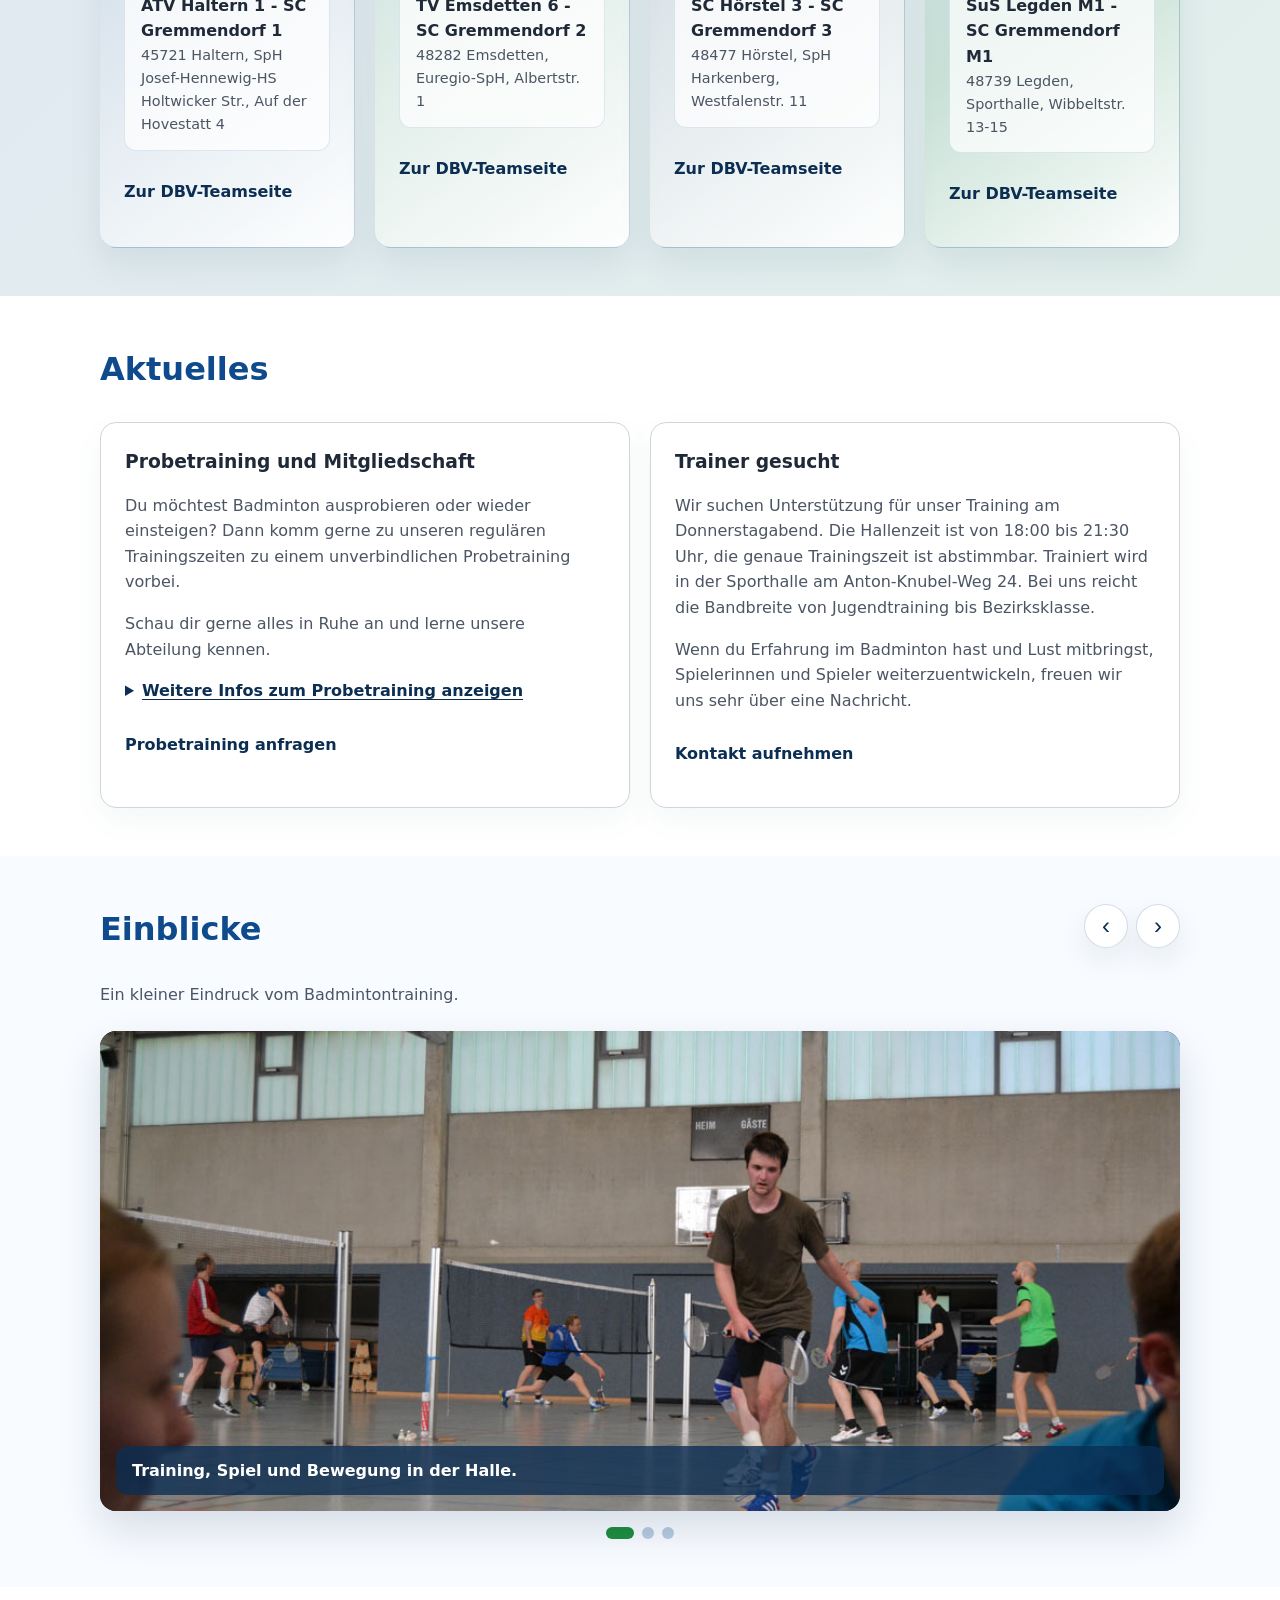
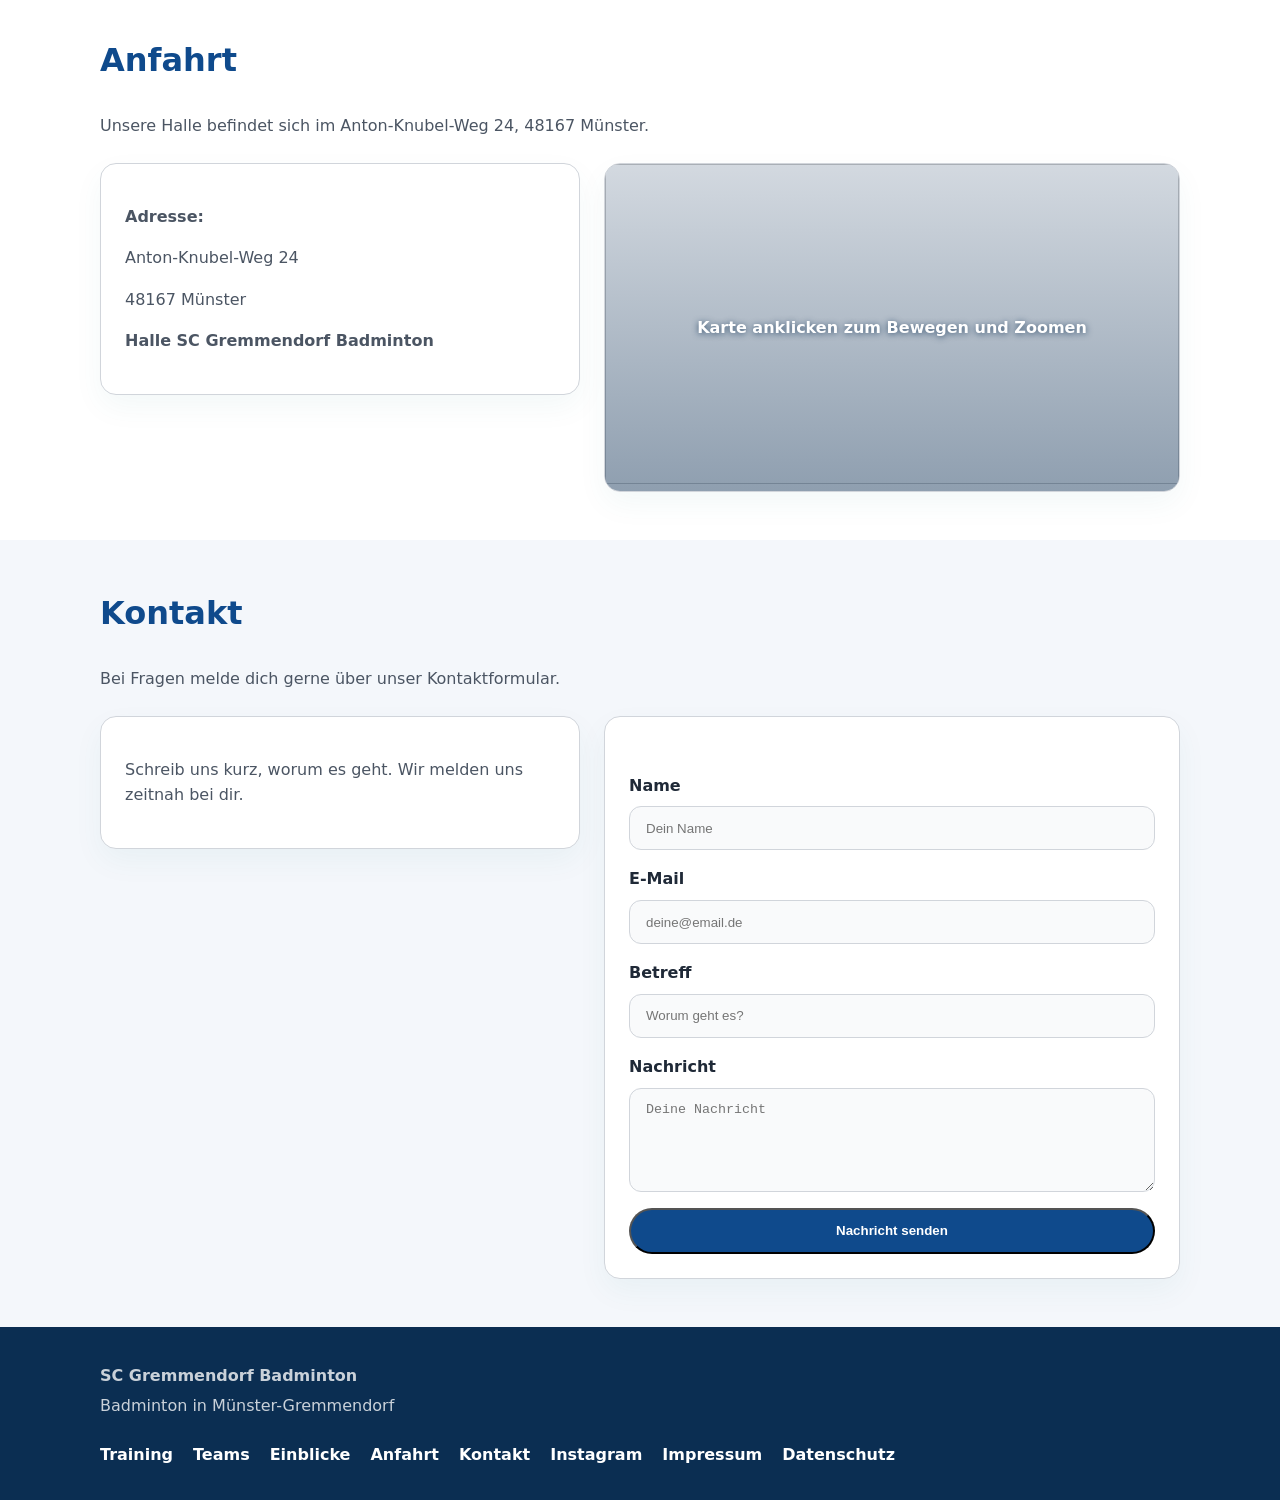
==== commit 44ad1be8: "Adjust gallery image selection" ====
--- a/index.html
+++ b/index.html
@@ -29,7 +29,7 @@
           <a href="#training">Training</a>
           <a href="#teams">Teams</a>
           <a href="#news">Aktuelles</a>
-          <a href="#galerie">Einblicke</a>
+          <a href="#galerie" data-gallery-link hidden>Einblicke</a>
           <a href="#anfahrt">Anfahrt</a>
           <a href="#kontakt">Kontakt</a>
         </nav>
@@ -146,12 +146,12 @@
       </div>
     </section>
 
-    <section id="galerie" class="section section--gallery">
+    <section id="galerie" class="section section--gallery" data-gallery-section hidden>
       <div class="container">
         <div class="section-heading">
           <div>
             <h2>Einblicke</h2>
-            <p>Ein kleiner Eindruck vom Badmintontraining. Echte Vereinsfotos können wir hier später einfach ergänzen.</p>
+            <p>Ein kleiner Eindruck vom Badmintontraining.</p>
           </div>
           <div class="gallery-controls" aria-label="Galerie steuern">
             <button class="gallery-button" type="button" data-gallery-prev aria-label="Vorheriges Bild">&lsaquo;</button>
@@ -233,7 +233,7 @@
       <nav class="footer__nav" aria-label="Footer Navigation">
         <a href="#training">Training</a>
         <a href="#teams">Teams</a>
-        <a href="#galerie">Einblicke</a>
+        <a href="#galerie" data-gallery-link hidden>Einblicke</a>
         <a href="#anfahrt">Anfahrt</a>
         <a href="#kontakt">Kontakt</a>
         <a href="https://instagram.com/scgremmendorfbadminton" target="_blank" rel="noopener noreferrer">Instagram</a>
@@ -243,6 +243,6 @@
     </div>
   </footer>
 
-  <script src="script.js?v=20260607-gallery-json"></script>
+  <script src="script.js?v=20260607-gallery-visibility"></script>
 </body>
 </html>
--- a/styles.css
+++ b/styles.css
@@ -365,17 +365,6 @@
   font-weight: 700;
 }
 
-.gallery-message {
-  display: grid;
-  min-height: inherit;
-  margin: 0;
-  place-items: center;
-  padding: 2rem;
-  color: white;
-  font-weight: 700;
-  text-align: center;
-}
-
 .gallery-dots {
   display: flex;
   justify-content: center;
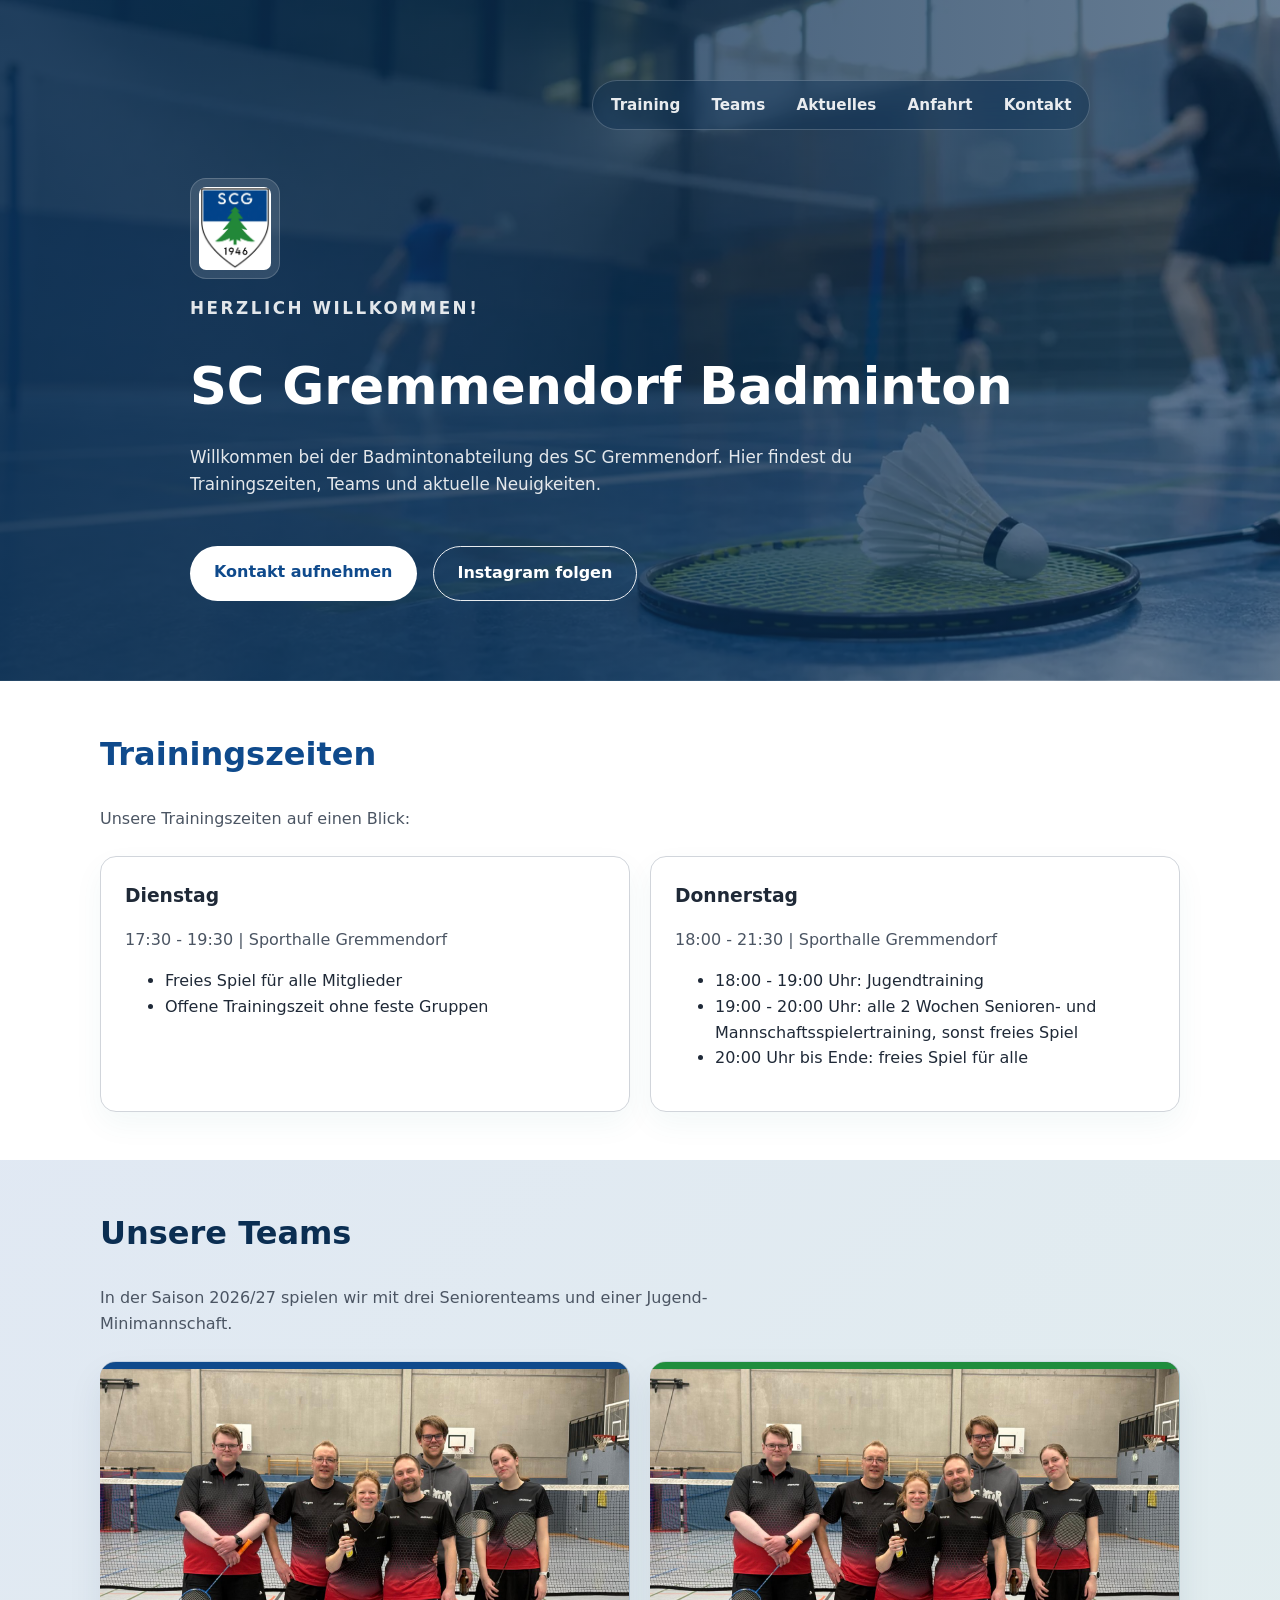
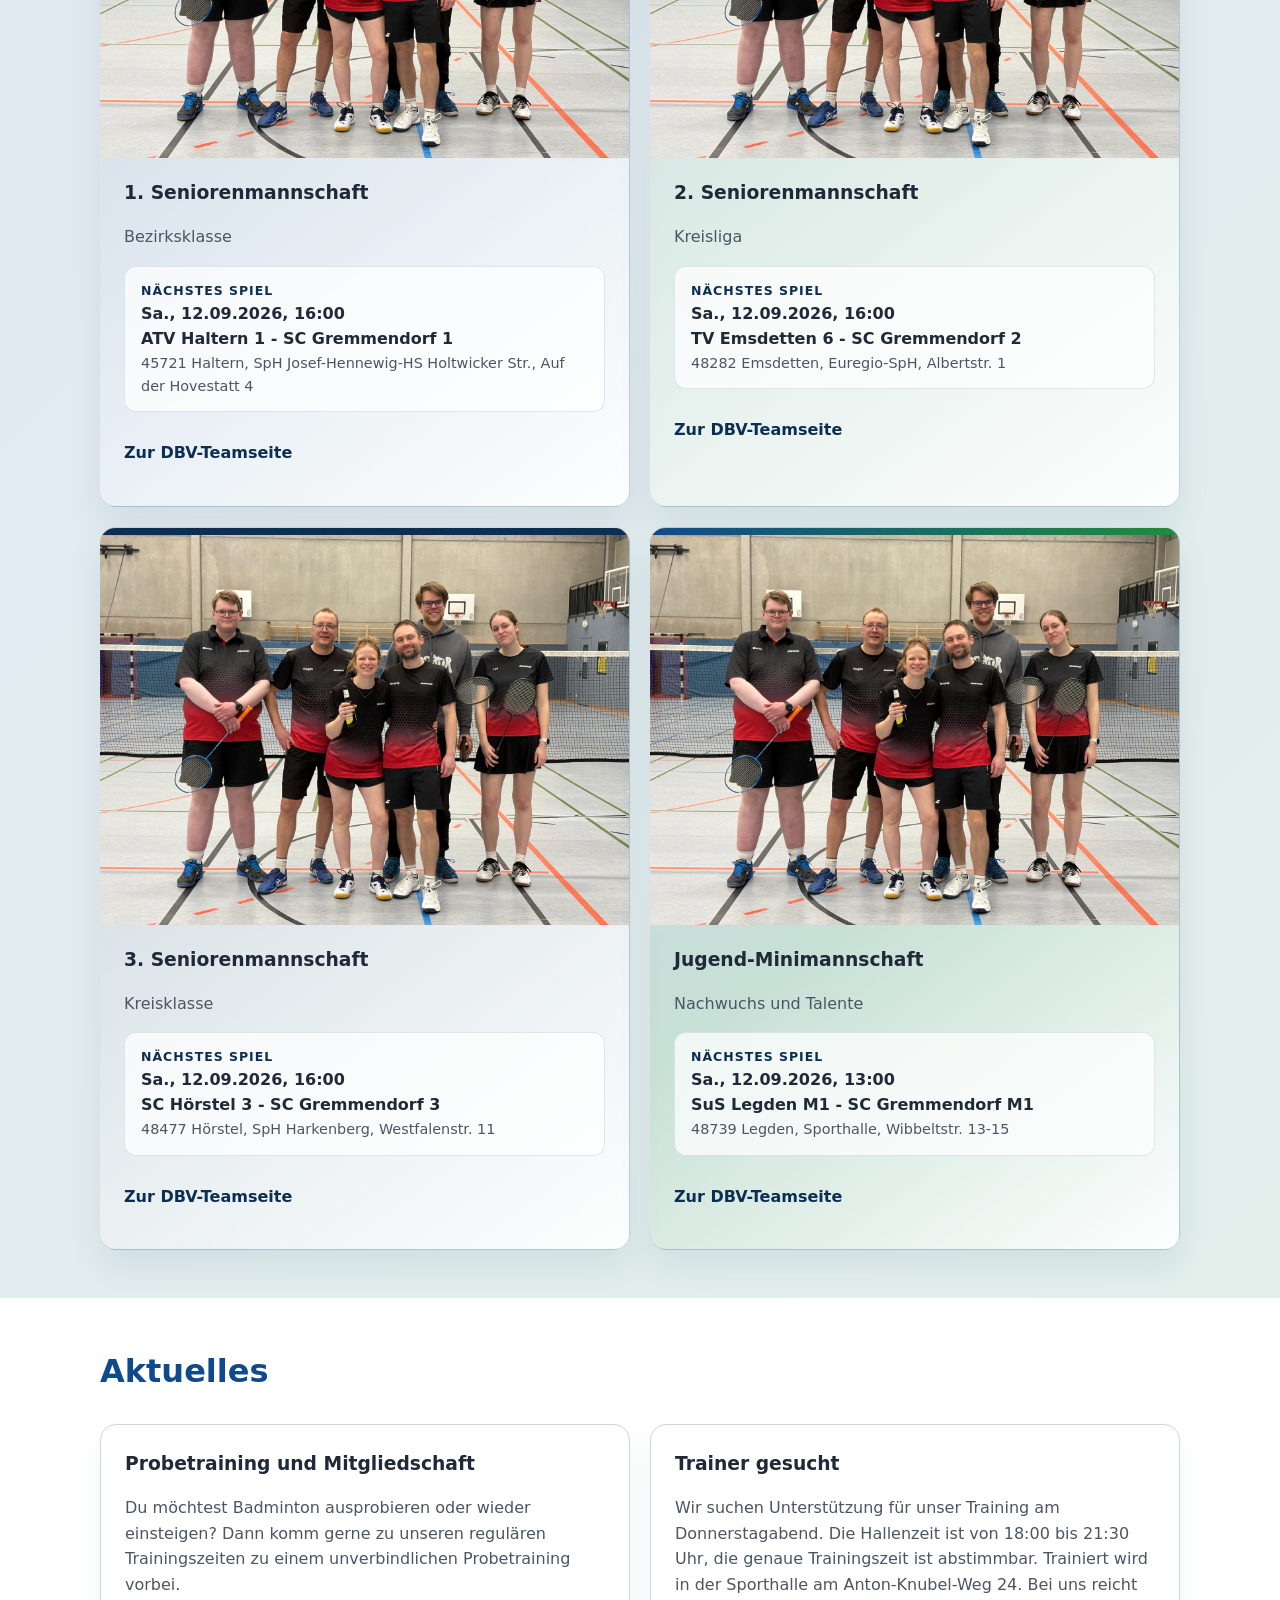
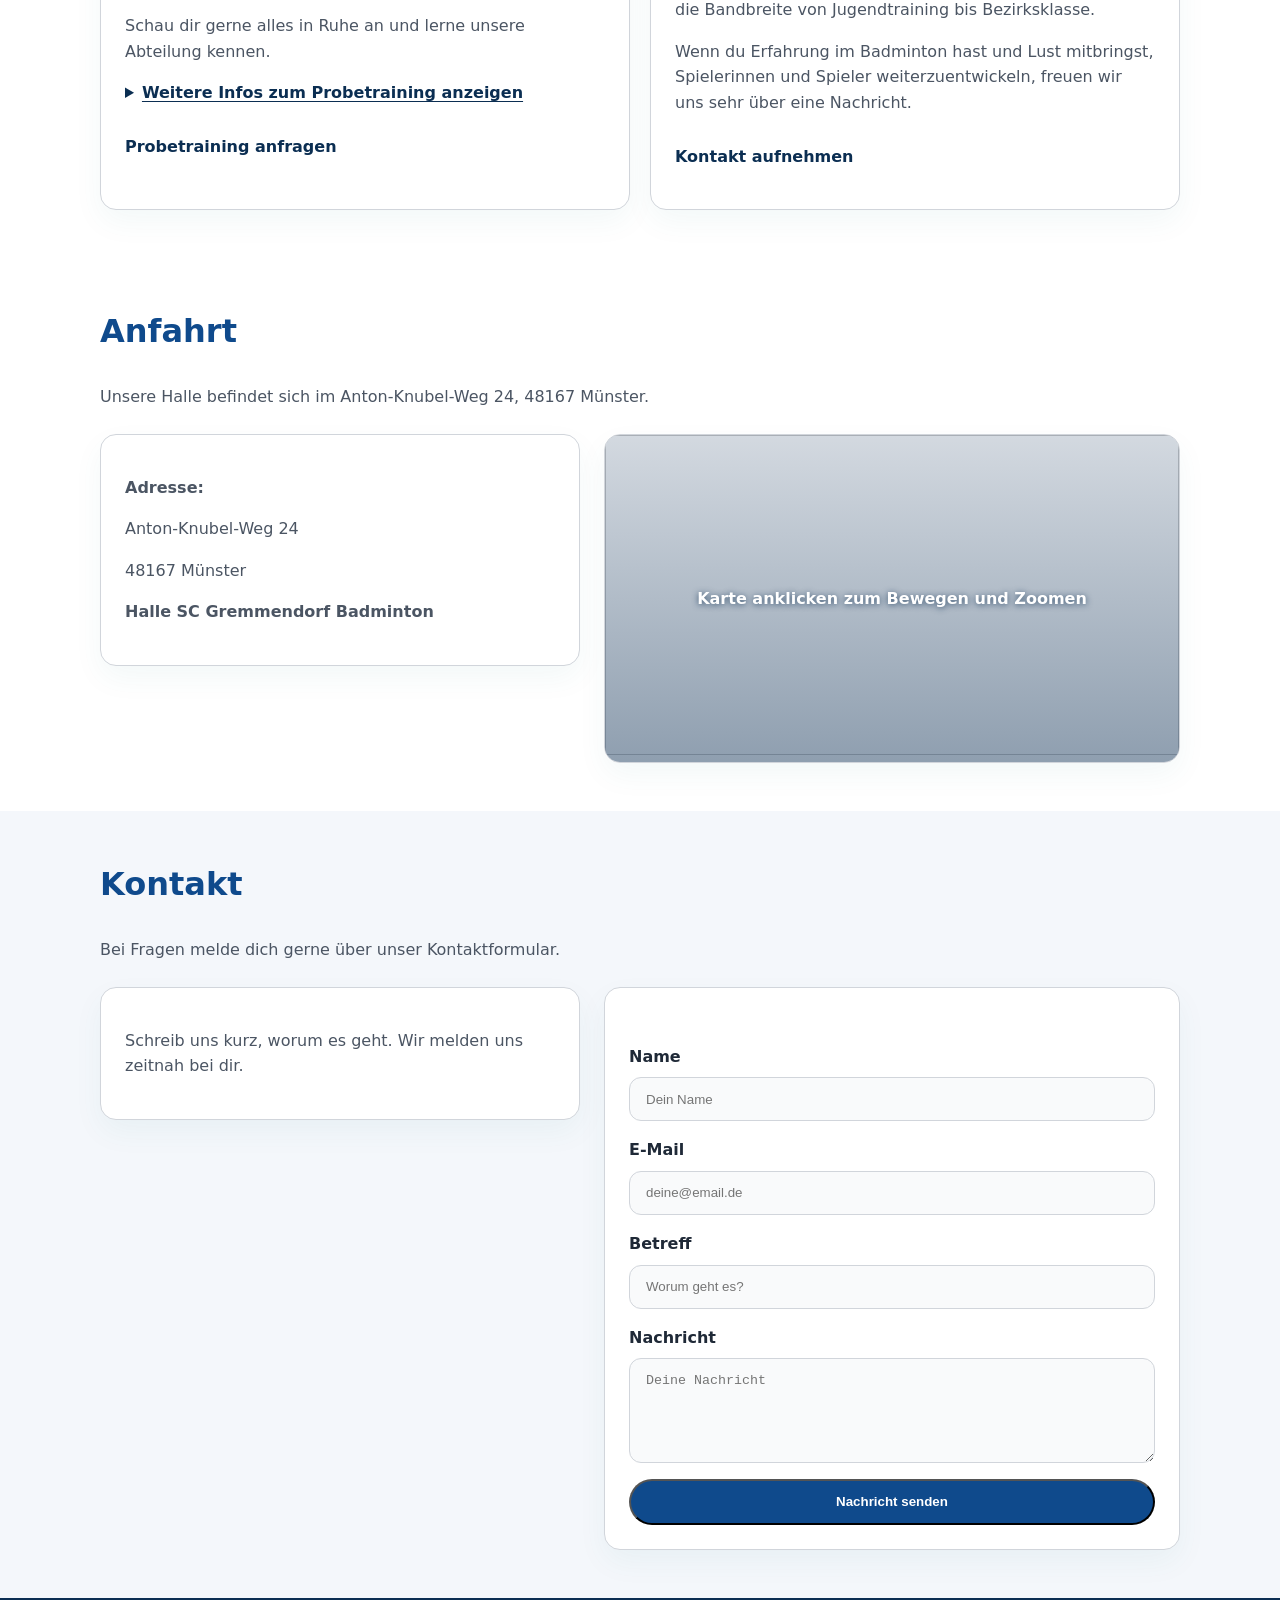
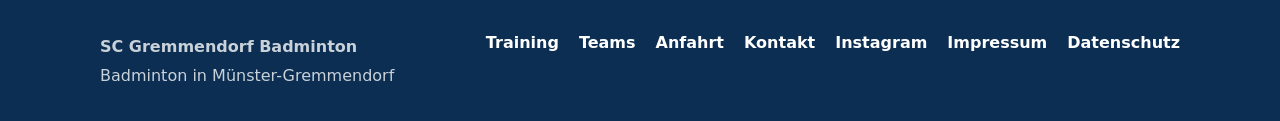
==== commit ff2a56c1: "Add team photos to team cards" ====
--- a/index.html
+++ b/index.html
@@ -82,40 +82,52 @@
         <p>In der Saison 2026/27 spielen wir mit drei Seniorenteams und einer Jugend-Minimannschaft.</p>
         <div class="team-list">
           <article class="team-card team-card--bezirksklasse" data-team-id="710">
-            <h3>1. Seniorenmannschaft</h3>
-            <p>Bezirksklasse</p>
-            <div class="team-fixture" data-fixture-status="loading">
-              <p class="team-fixture__label">Nächstes Spiel</p>
-              <p class="team-fixture__text">Wird geladen...</p>
-            </div>
-            <p><a class="team-card__link" href="https://dbv.turnier.de/sport/team.aspx?id=D6F7A756-39F3-4CB4-8F27-0E30E0421F4A&team=710" target="_blank" rel="noopener">Zur DBV-Teamseite</a></p>
+            <img class="team-card__photo" src="images/zweite_mannschaft.jpg" alt="Teamfoto der 1. Seniorenmannschaft" loading="lazy" />
+            <div class="team-card__body">
+              <h3>1. Seniorenmannschaft</h3>
+              <p>Bezirksklasse</p>
+              <div class="team-fixture" data-fixture-status="loading">
+                <p class="team-fixture__label">Nächstes Spiel</p>
+                <p class="team-fixture__text">Wird geladen...</p>
+              </div>
+              <p><a class="team-card__link" href="https://dbv.turnier.de/sport/team.aspx?id=D6F7A756-39F3-4CB4-8F27-0E30E0421F4A&team=710" target="_blank" rel="noopener">Zur DBV-Teamseite</a></p>
+            </div>
           </article>
           <article class="team-card team-card--kreisliga" data-team-id="758">
-            <h3>2. Seniorenmannschaft</h3>
-            <p>Kreisliga</p>
-            <div class="team-fixture" data-fixture-status="loading">
-              <p class="team-fixture__label">Nächstes Spiel</p>
-              <p class="team-fixture__text">Wird geladen...</p>
-            </div>
-            <p><a class="team-card__link" href="https://dbv.turnier.de/sport/team.aspx?id=D6F7A756-39F3-4CB4-8F27-0E30E0421F4A&team=758" target="_blank" rel="noopener">Zur DBV-Teamseite</a></p>
+            <img class="team-card__photo" src="images/zweite_mannschaft.jpg" alt="Teamfoto der 2. Seniorenmannschaft" loading="lazy" />
+            <div class="team-card__body">
+              <h3>2. Seniorenmannschaft</h3>
+              <p>Kreisliga</p>
+              <div class="team-fixture" data-fixture-status="loading">
+                <p class="team-fixture__label">Nächstes Spiel</p>
+                <p class="team-fixture__text">Wird geladen...</p>
+              </div>
+              <p><a class="team-card__link" href="https://dbv.turnier.de/sport/team.aspx?id=D6F7A756-39F3-4CB4-8F27-0E30E0421F4A&team=758" target="_blank" rel="noopener">Zur DBV-Teamseite</a></p>
+            </div>
           </article>
           <article class="team-card team-card--kreisklasse" data-team-id="811">
-            <h3>3. Seniorenmannschaft</h3>
-            <p>Kreisklasse</p>
-            <div class="team-fixture" data-fixture-status="loading">
-              <p class="team-fixture__label">Nächstes Spiel</p>
-              <p class="team-fixture__text">Wird geladen...</p>
-            </div>
-            <p><a class="team-card__link" href="https://dbv.turnier.de/sport/team.aspx?id=D6F7A756-39F3-4CB4-8F27-0E30E0421F4A&team=811" target="_blank" rel="noopener">Zur DBV-Teamseite</a></p>
+            <img class="team-card__photo" src="images/zweite_mannschaft.jpg" alt="Teamfoto der 3. Seniorenmannschaft" loading="lazy" />
+            <div class="team-card__body">
+              <h3>3. Seniorenmannschaft</h3>
+              <p>Kreisklasse</p>
+              <div class="team-fixture" data-fixture-status="loading">
+                <p class="team-fixture__label">Nächstes Spiel</p>
+                <p class="team-fixture__text">Wird geladen...</p>
+              </div>
+              <p><a class="team-card__link" href="https://dbv.turnier.de/sport/team.aspx?id=D6F7A756-39F3-4CB4-8F27-0E30E0421F4A&team=811" target="_blank" rel="noopener">Zur DBV-Teamseite</a></p>
+            </div>
           </article>
           <article class="team-card team-card--jugend" data-team-id="861">
-            <h3>Jugend-Minimannschaft</h3>
-            <p>Nachwuchs und Talente</p>
-            <div class="team-fixture" data-fixture-status="loading">
-              <p class="team-fixture__label">Nächstes Spiel</p>
-              <p class="team-fixture__text">Wird geladen...</p>
-            </div>
-            <p><a class="team-card__link" href="https://dbv.turnier.de/sport/team.aspx?id=D6F7A756-39F3-4CB4-8F27-0E30E0421F4A&team=861" target="_blank" rel="noopener">Zur DBV-Teamseite</a></p>
+            <img class="team-card__photo" src="images/zweite_mannschaft.jpg" alt="Teamfoto der Jugend-Minimannschaft" loading="lazy" />
+            <div class="team-card__body">
+              <h3>Jugend-Minimannschaft</h3>
+              <p>Nachwuchs und Talente</p>
+              <div class="team-fixture" data-fixture-status="loading">
+                <p class="team-fixture__label">Nächstes Spiel</p>
+                <p class="team-fixture__text">Wird geladen...</p>
+              </div>
+              <p><a class="team-card__link" href="https://dbv.turnier.de/sport/team.aspx?id=D6F7A756-39F3-4CB4-8F27-0E30E0421F4A&team=861" target="_blank" rel="noopener">Zur DBV-Teamseite</a></p>
+            </div>
           </article>
         </div>
       </div>
--- a/styles.css
+++ b/styles.css
@@ -29,6 +29,10 @@
   text-decoration: none;
 }
 
+[hidden] {
+  display: none !important;
+}
+
 .hero {
   position: relative;
   overflow: hidden;
@@ -166,12 +170,17 @@
   padding: 0.85rem 1.5rem;
   border-radius: 999px;
   font-weight: 700;
-  transition: transform 0.2s ease, box-shadow 0.2s ease;
+  transition: box-shadow 0.2s ease, background 0.2s ease, color 0.2s ease;
 }
 
 .button:hover {
-  transform: translateY(-2px);
   box-shadow: 0 12px 30px rgba(15, 118, 110, 0.2);
+}
+
+.hero__actions .button:not(.button--secondary):hover {
+  background: rgba(255, 255, 255, 0.86);
+  color: var(--club-dark);
+  box-shadow: 0 12px 30px rgba(11, 46, 82, 0.18);
 }
 
 .button:focus-visible,
@@ -187,7 +196,6 @@
 }
 
 .button--secondary:hover {
-  transform: none;
   box-shadow: none;
   background: rgba(255, 255, 255, 0.12);
 }
@@ -388,7 +396,7 @@
 }
 
 .team-list {
-  grid-template-columns: repeat(auto-fit, minmax(220px, 1fr));
+  grid-template-columns: repeat(2, minmax(0, 1fr));
 }
 
 .team-card {
@@ -396,7 +404,7 @@
   overflow: hidden;
   border-color: rgba(15, 74, 140, 0.18);
   border-left-width: 0;
-  padding-top: 1.75rem;
+  padding: 0;
   box-shadow: 0 16px 34px rgba(11, 46, 82, 0.08);
 }
 
@@ -407,6 +415,25 @@
   height: 0.45rem;
   background: linear-gradient(90deg, var(--club-blue), var(--club-green));
   pointer-events: none;
+}
+
+.team-card__photo {
+  display: block;
+  width: 100%;
+  aspect-ratio: 4 / 3;
+  object-fit: cover;
+  background:
+    linear-gradient(135deg, rgba(15, 74, 140, 0.10), rgba(31, 141, 61, 0.10)),
+    #edf3f8;
+}
+
+.team-card__photo:not([src]),
+.team-card__photo[src=""] {
+  display: none;
+}
+
+.team-card__body {
+  padding: 1.25rem 1.5rem 1.5rem;
 }
 
 .team-card h3 {
@@ -893,6 +920,10 @@
     font-size: 0.95rem;
   }
 
+  .team-list {
+    grid-template-columns: 1fr;
+  }
+
   .anfahrt-grid,
   .contact-grid {
     grid-template-columns: 1fr;
